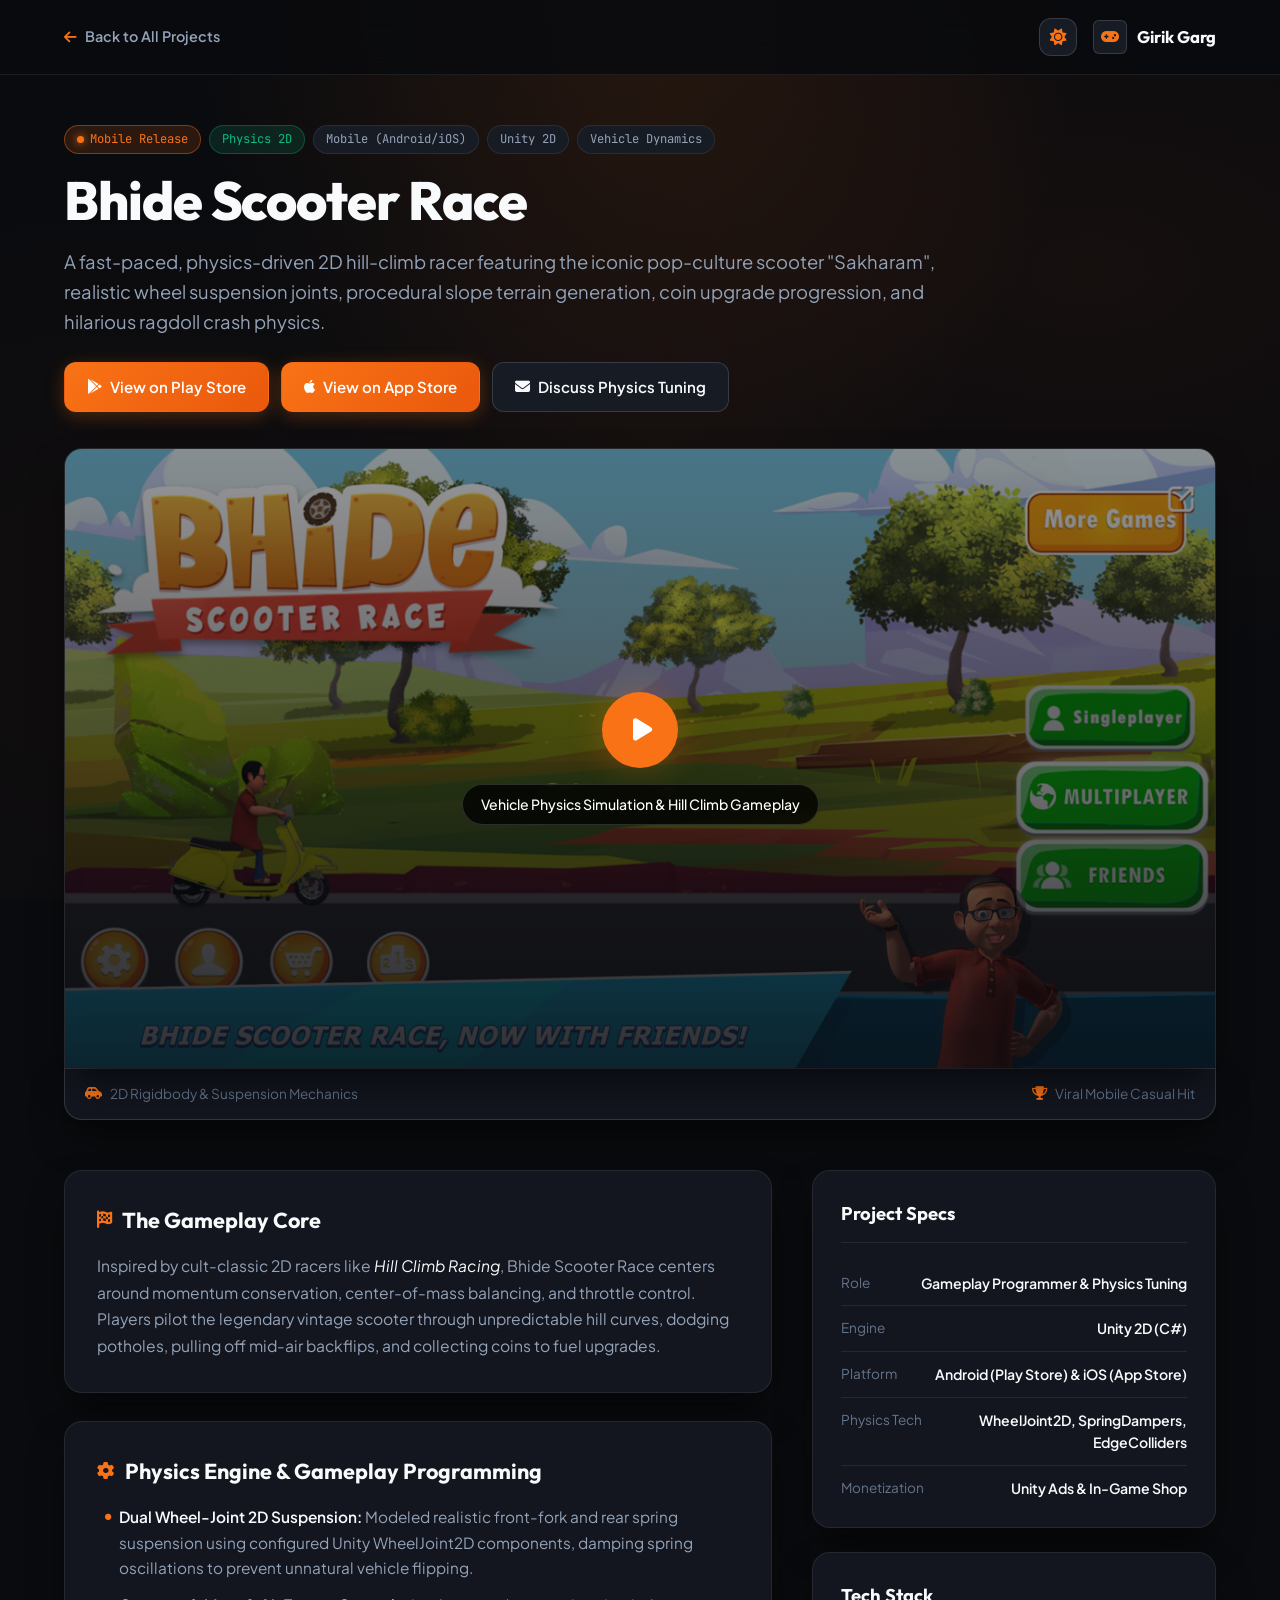
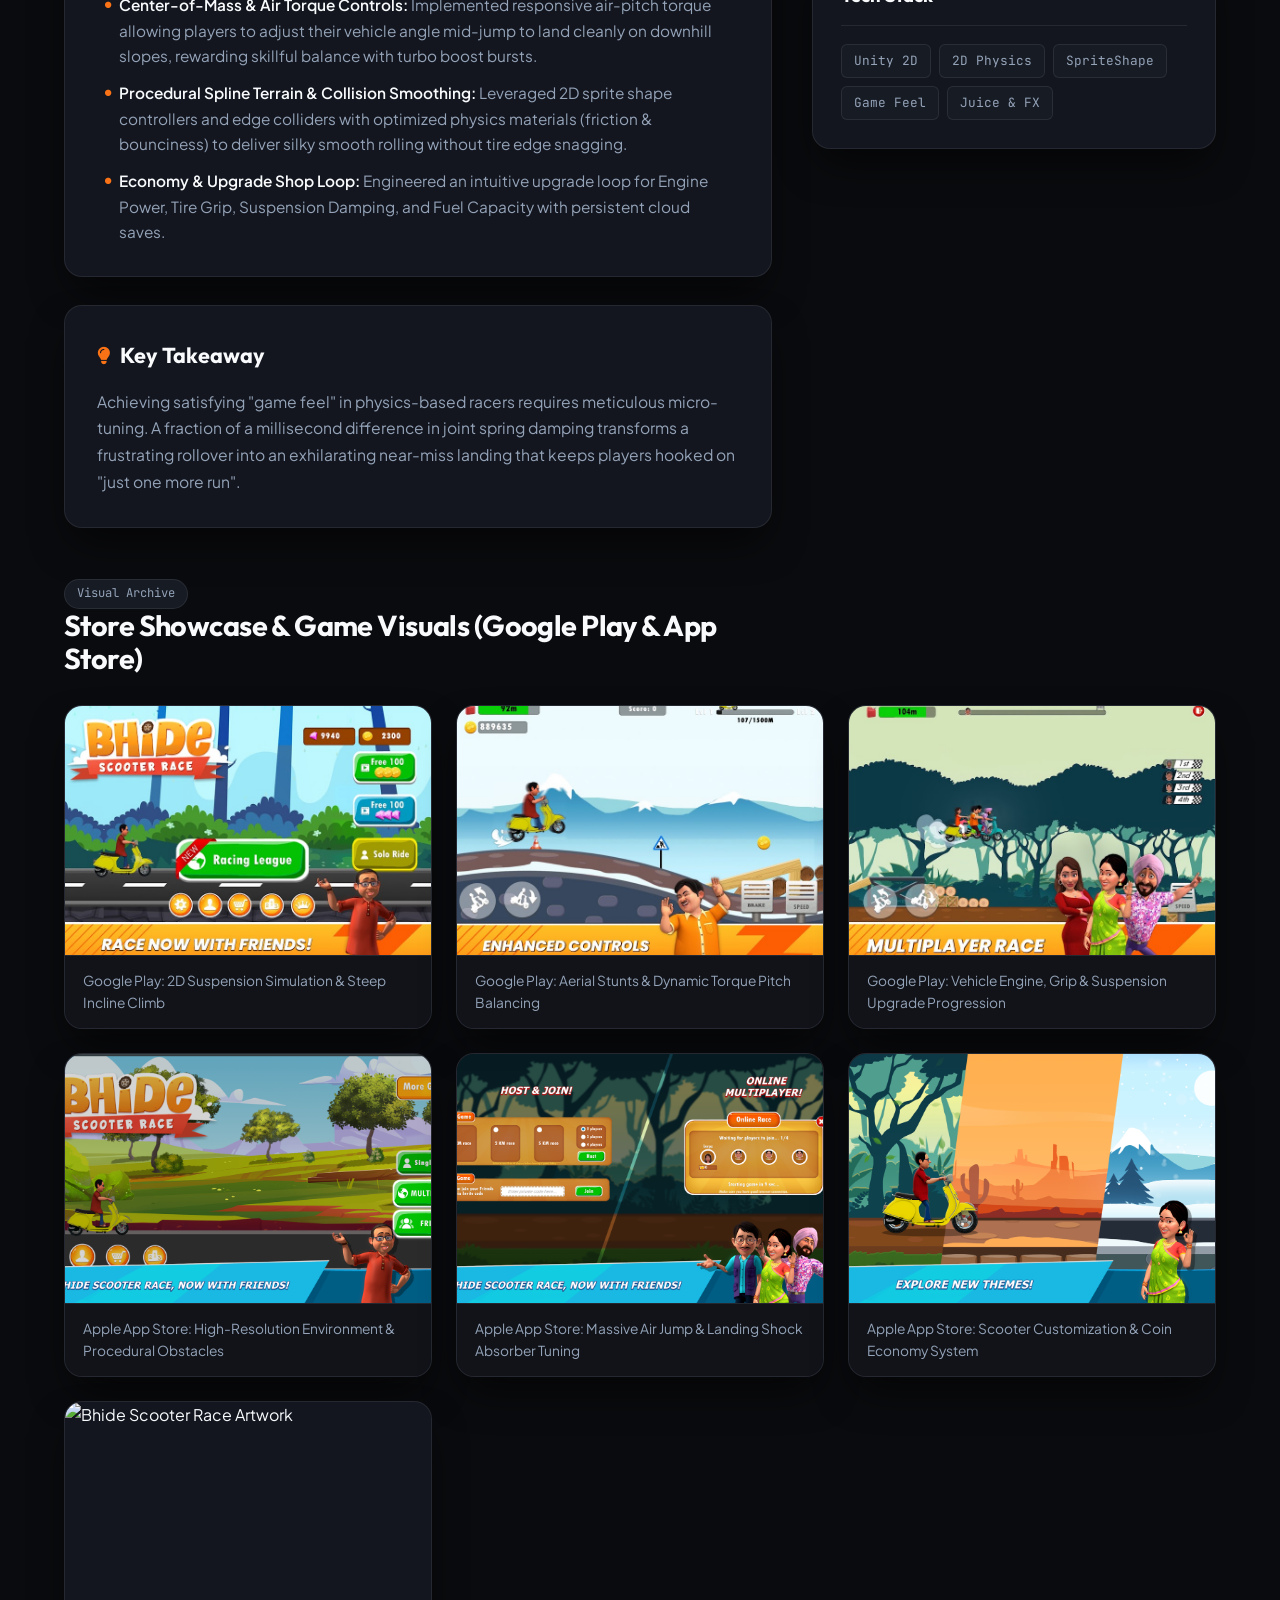
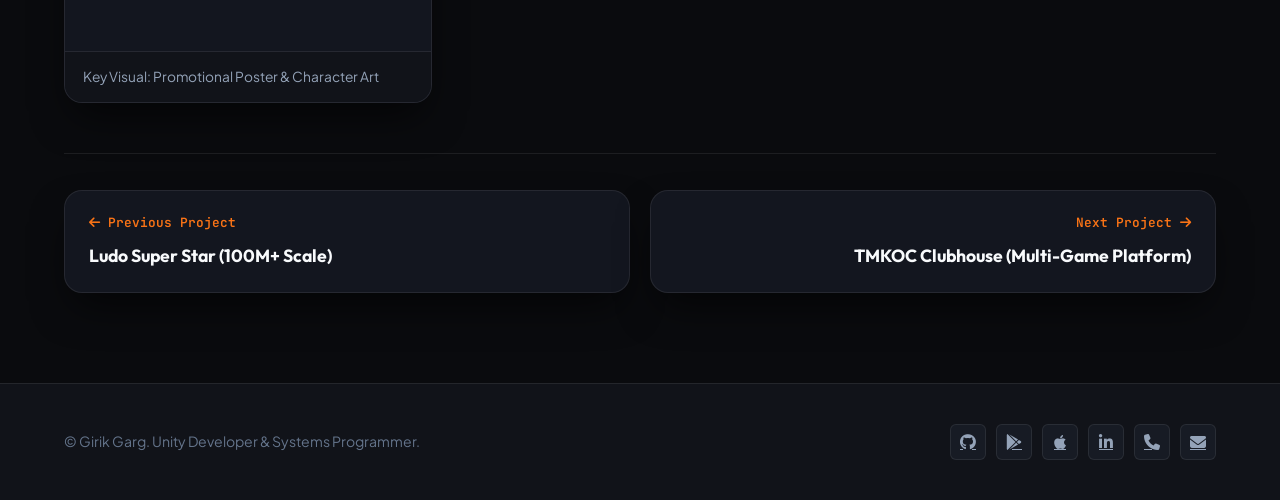
==== projects/bhide-scooter-race.html @ 9fc8d2a4 "Website complete overhaul" ====
<!DOCTYPE html>
<html lang="en">
<head>
  <meta charset="UTF-8">
  <meta name="viewport" content="width=device-width, initial-scale=1.0">
  <title>Bhide Scooter Race - Physics Vehicle Mechanics | Girik Garg Portfolio</title>
  
  <!-- Fonts & Icons -->
  <link rel="preconnect" href="https://fonts.googleapis.com">
  <link rel="preconnect" href="https://fonts.gstatic.com" crossorigin>
  <link href="https://fonts.googleapis.com/css2?family=JetBrains+Mono:wght@500;600&family=Outfit:wght@600;700;800&family=Plus+Jakarta+Sans:wght@400;500;600;700&display=swap" rel="stylesheet">
  <link rel="stylesheet" href="https://cdnjs.cloudflare.com/ajax/libs/font-awesome/6.5.1/css/all.min.css">
  
  <!-- Stylesheets -->
  <link rel="stylesheet" href="../assets/css/portfolio.css">
  <link rel="stylesheet" href="../assets/css/project-detail.css">

  <!-- Immediate Theme Initialization (prevents flash of wrong theme) -->
  <script>
    (function() {
      var savedTheme = localStorage.getItem('girik_theme') || 'dark';
      document.documentElement.setAttribute('data-theme', savedTheme);
    })();
  </script>
</head>
<body>
  

  <div class="site-wrapper">
    <header class="project-top-bar">
      <div class="container top-bar-content">
        <a href="../index.html#projects" class="back-link">
          <i class="fa-solid fa-arrow-left"></i> <span>Back to All Projects</span>
        </a>
        <div class="top-bar-right">
          <button id="theme-toggle-btn" class="theme-toggle-btn" aria-label="Toggle Day / Night Mode" title="Toggle Day / Night Mode">
            <i class="fa-solid fa-sun icon-sun"></i>
            <i class="fa-solid fa-moon icon-moon"></i>
          </button>
          <a href="../index.html" class="brand-logo" style="font-size: 1.05rem;">
            <div class="brand-icon"><i class="fa-solid fa-gamepad"></i></div>
            <span>Girik Garg</span>
          </a>
        </div>
      </div>
    </header>

    <main class="container">
      <section class="project-hero">
        <div class="project-hero-header">
          <div class="project-meta-pills">
            <span class="badge pulse-badge"><span class="dot"></span> Mobile Release</span>
            <span class="badge badge-emerald">Physics 2D</span>
            <span class="tag-pill">Mobile (Android/iOS)</span>
            <span class="tag-pill">Unity 2D</span>
            <span class="tag-pill">Vehicle Dynamics</span>
          </div>

          <h1 class="project-hero-title">Bhide Scooter Race</h1>
          <p class="project-hero-tagline">
            A fast-paced, physics-driven 2D hill-climb racer featuring the iconic pop-culture scooter "Sakharam", realistic wheel suspension joints, procedural slope terrain generation, coin upgrade progression, and hilarious ragdoll crash physics.
          </p>

          <div class="project-actions-bar">
            <a href="https://play.google.com/store/apps/details?id=com.neelamediatech.bhidescooterrace" target="_blank" class="btn btn-primary">
              <i class="fa-brands fa-google-play"></i> View on Play Store
            </a>
            <a href="https://apps.apple.com/app/bhide-scooter-race/id6446998597" target="_blank" class="btn btn-primary">
              <i class="fa-brands fa-apple"></i> View on App Store
            </a>
            <a href="../index.html#contact" class="btn btn-secondary">
              <i class="fa-solid fa-envelope"></i> Discuss Physics Tuning
            </a>
          </div>
        </div>

        <!-- Video Showcase -->
        <div class="video-showcase-section">
          <div class="video-frame-container">
            <div class="video-poster-placeholder" style="background-image: url('../images/bhide-apple-screen-1.png'); background-size: cover; background-position: center;">
              <div class="video-poster-overlay"></div>
              <button class="video-play-btn-circle" id="play-video-btn" title="Launch Video Preview">
                <i class="fa-solid fa-play"></i>
              </button>
              <div class="video-play-hint">Vehicle Physics Simulation & Hill Climb Gameplay</div>
            </div>
            <iframe id="video-iframe" style="display:none;" allow="autoplay; fullscreen" allowfullscreen></iframe>
          </div>
          
          <div class="video-caption-bar">
            <span><i class="fa-solid fa-car-side"></i> 2D Rigidbody & Suspension Mechanics</span>
            <span><i class="fa-solid fa-trophy"></i> Viral Mobile Casual Hit</span>
          </div>
        </div>

        <div class="project-content-grid">
          <div class="case-study-body">
            <div class="case-study-block">
              <h2><i class="fa-solid fa-flag-checkered"></i> The Gameplay Core</h2>
              <p>
                Inspired by cult-classic 2D racers like <em>Hill Climb Racing</em>, Bhide Scooter Race centers around momentum conservation, center-of-mass balancing, and throttle control. Players pilot the legendary vintage scooter through unpredictable hill curves, dodging potholes, pulling off mid-air backflips, and collecting coins to fuel upgrades.
              </p>
            </div>

            <div class="case-study-block">
              <h2><i class="fa-solid fa-gear"></i> Physics Engine & Gameplay Programming</h2>
              <ul>
                <li><strong>Dual Wheel-Joint 2D Suspension:</strong> Modeled realistic front-fork and rear spring suspension using configured Unity WheelJoint2D components, damping spring oscillations to prevent unnatural vehicle flipping.</li>
                <li><strong>Center-of-Mass & Air Torque Controls:</strong> Implemented responsive air-pitch torque allowing players to adjust their vehicle angle mid-jump to land cleanly on downhill slopes, rewarding skillful balance with turbo boost bursts.</li>
                <li><strong>Procedural Spline Terrain & Collision Smoothing:</strong> Leveraged 2D sprite shape controllers and edge colliders with optimized physics materials (friction & bounciness) to deliver silky smooth rolling without tire edge snagging.</li>
                <li><strong>Economy & Upgrade Shop Loop:</strong> Engineered an intuitive upgrade loop for Engine Power, Tire Grip, Suspension Damping, and Fuel Capacity with persistent cloud saves.</li>
              </ul>
            </div>

            <div class="case-study-block">
              <h2><i class="fa-solid fa-lightbulb"></i> Key Takeaway</h2>
              <p>
                Achieving satisfying "game feel" in physics-based racers requires meticulous micro-tuning. A fraction of a millisecond difference in joint spring damping transforms a frustrating rollover into an exhilarating near-miss landing that keeps players hooked on "just one more run".
              </p>
            </div>
          </div>

          <aside class="project-sidebar">
            <div class="specs-card">
              <h3>Project Specs</h3>
              
              <div class="spec-item">
                <span class="spec-label">Role</span>
                <span class="spec-value">Gameplay Programmer & Physics Tuning</span>
              </div>

              <div class="spec-item">
                <span class="spec-label">Engine</span>
                <span class="spec-value">Unity 2D (C#)</span>
              </div>

              <div class="spec-item">
                <span class="spec-label">Platform</span>
                <span class="spec-value">Android (Play Store) & iOS (App Store)</span>
              </div>

              <div class="spec-item">
                <span class="spec-label">Physics Tech</span>
                <span class="spec-value">WheelJoint2D, SpringDampers, EdgeColliders</span>
              </div>

              <div class="spec-item">
                <span class="spec-label">Monetization</span>
                <span class="spec-value">Unity Ads & In-Game Shop</span>
              </div>
            </div>

            <div class="specs-card">
              <h3>Tech Stack</h3>
              <div class="skill-tags">
                <span class="skill-tag">Unity 2D</span>
                <span class="skill-tag">2D Physics</span>
                <span class="skill-tag">SpriteShape</span>
                <span class="skill-tag">Game Feel</span>
                <span class="skill-tag">Juice & FX</span>
              </div>
            </div>
          </aside>
        </div>

        <!-- Screenshot Gallery -->
        <div class="gallery-section">
          <div class="section-header" style="margin-bottom: 30px; text-align: left;">
            <span class="badge">Visual Archive</span>
            <h2 class="section-title" style="font-size: 1.8rem;">Store Showcase & Game Visuals (Google Play & App Store)</h2>
          </div>

          <div class="gallery-grid">
            <div class="gallery-item">
              <img src="../images/bhide-play-screen-1.jpg" alt="Bhide Scooter Race - Hill Climb Physics Gameplay">
              <div class="gallery-caption">Google Play: 2D Suspension Simulation & Steep Incline Climb</div>
            </div>
            <div class="gallery-item">
              <img src="../images/bhide-play-screen-2.jpg" alt="Bhide Scooter Race - Stunt & Flip Mechanics">
              <div class="gallery-caption">Google Play: Aerial Stunts & Dynamic Torque Pitch Balancing</div>
            </div>
            <div class="gallery-item">
              <img src="../images/bhide-play-screen-3.jpg" alt="Bhide Scooter Race - Scooter Upgrades & Garage">
              <div class="gallery-caption">Google Play: Vehicle Engine, Grip & Suspension Upgrade Progression</div>
            </div>
            <div class="gallery-item">
              <img src="../images/bhide-apple-screen-1.png" alt="Bhide Scooter Race - Apple App Store Gokuldham Route">
              <div class="gallery-caption">Apple App Store: High-Resolution Environment & Procedural Obstacles</div>
            </div>
            <div class="gallery-item">
              <img src="../images/bhide-apple-screen-2.png" alt="Bhide Scooter Race - Apple App Store Ramp Jump">
              <div class="gallery-caption">Apple App Store: Massive Air Jump & Landing Shock Absorber Tuning</div>
            </div>
            <div class="gallery-item">
              <img src="../images/bhide-apple-screen-3.png" alt="Bhide Scooter Race - Apple App Store Garage Tuning">
              <div class="gallery-caption">Apple App Store: Scooter Customization & Coin Economy System</div>
            </div>
            <div class="gallery-item">
              <img src="../images/Bhide Scooter Race.webp" alt="Bhide Scooter Race Artwork">
              <div class="gallery-caption">Key Visual: Promotional Poster & Character Art</div>
            </div>
          </div>
        </div>

        <div class="project-pagination">
          <div class="pagination-grid">
            <a href="ludo-superstar.html" class="pagination-card">
              <span class="pagination-dir"><i class="fa-solid fa-arrow-left"></i> Previous Project</span>
              <span class="pagination-title">Ludo Super Star (100M+ Scale)</span>
            </a>
            <a href="tmkoc-clubhouse.html" class="pagination-card next">
              <span class="pagination-dir">Next Project <i class="fa-solid fa-arrow-right"></i></span>
              <span class="pagination-title">TMKOC Clubhouse (Multi-Game Platform)</span>
            </a>
          </div>
        </div>
      </section>
    </main>

    <footer class="site-footer">
      <div class="container footer-content">
        <div class="footer-info">
          <p>© Girik Garg. Unity Developer & Systems Programmer.</p>
        </div>
        <div class="footer-social-links">
          <a href="https://github.com/girikgarg8" target="_blank" class="social-icon-btn" title="GitHub"><i class="fa-brands fa-github"></i></a>
          <a href="https://play.google.com/store/apps/details?id=com.neelamediatech.bhidescooterrace" target="_blank" class="social-icon-btn" title="Google Play Store"><i class="fa-brands fa-google-play"></i></a>
          <a href="https://apps.apple.com/app/bhide-scooter-race/id6446998597" target="_blank" class="social-icon-btn" title="Apple App Store"><i class="fa-brands fa-apple"></i></a>
          <a href="https://www.linkedin.com/in/girik-garg132/" target="_blank" class="social-icon-btn" title="LinkedIn"><i class="fa-brands fa-linkedin-in"></i></a>
          <a href="tel:+918445831464" class="social-icon-btn" title="Phone"><i class="fa-solid fa-phone"></i></a>
          <a href="mailto:girikgarg1@gmail.com" class="social-icon-btn" title="Email"><i class="fa-solid fa-envelope"></i></a>
        </div>
      </div>
    </footer>
  </div>

  <script src="../assets/js/portfolio.js"></script>
  <script>
    document.getElementById('play-video-btn')?.addEventListener('click', () => {
      const wrapper = document.querySelector('.video-poster-placeholder');
      const iframe = document.getElementById('video-iframe');
      if (wrapper && iframe) {
        wrapper.style.display = 'none';
        iframe.style.display = 'block';
        iframe.src = "https://www.youtube-nocookie.com/embed/szTKdGV1JDE?autoplay=1";
      }
    });
  </script>
</body>
</html>
---- assets/css/portfolio.css ----
/* ==========================================================================
   GIRIK GARG - PORTFOLIO DESIGN SYSTEM
   Modern, Cinematic, Studio-Grade Game Developer Portfolio
   Pure Orange Theme with Day (Light) and Night (Dark) Modes
   ========================================================================== */

/* --------------------------------------------------------------------------
   THEME PALETTES (Night is Default, Day is Light)
   -------------------------------------------------------------------------- */

/* NIGHT MODE (Default Dark) */
:root, [data-theme="dark"] {
  --bg-main: #0a0b0e;
  --bg-surface: #111319;
  --bg-surface-elevated: #171b24;
  --bg-surface-card: #13161f;
  --bg-surface-hover: #1c212e;

  /* Borders */
  --border-subtle: rgba(255, 255, 255, 0.08);
  --border-medium: rgba(255, 255, 255, 0.14);
  --border-strong: rgba(255, 255, 255, 0.22);
  --border-highlight: rgba(249, 115, 22, 0.4);

  /* Signature Orange Accent */
  --accent-primary: #f97316;
  --accent-primary-hover: #ea580c;
  --accent-primary-light: #fb923c;
  --accent-primary-dim: rgba(249, 115, 22, 0.14);
  --accent-primary-glow: rgba(249, 115, 22, 0.28);

  /* Ambient Glows */
  --accent-glow-1: rgba(249, 115, 22, 0.12);
  --accent-glow-2: rgba(234, 88, 12, 0.05);
  --accent-glow-3: rgba(249, 115, 22, 0.03);

  /* Typography */
  --text-primary: #f8fafc;
  --text-secondary: #94a3b8;
  --text-muted: #64748b;
  --text-inverse: #0f172a;

  /* Badges */
  --badge-accent-bg: rgba(249, 115, 22, 0.16);
  --badge-accent-border: rgba(249, 115, 22, 0.35);
  --badge-accent-text: #fb923c;

  --accent-emerald: #10b981;
  --accent-emerald-dim: rgba(16, 185, 129, 0.14);

  --nav-bg: rgba(10, 11, 14, 0.88);
  --card-shadow: 0 20px 40px -10px rgba(0, 0, 0, 0.65);
}

/* DAY MODE (Crisp Light Theme with Orange Accent) */
[data-theme="light"] {
  --bg-main: #f8fafc;
  --bg-surface: #ffffff;
  --bg-surface-elevated: #f1f5f9;
  --bg-surface-card: #ffffff;
  --bg-surface-hover: #f8fafc;

  /* Borders */
  --border-subtle: rgba(15, 23, 42, 0.08);
  --border-medium: rgba(15, 23, 42, 0.14);
  --border-strong: rgba(15, 23, 42, 0.22);
  --border-highlight: rgba(234, 88, 12, 0.4);

  /* Signature Orange Accent (Calibrated for light background) */
  --accent-primary: #ea580c;
  --accent-primary-hover: #c2410c;
  --accent-primary-light: #f97316;
  --accent-primary-dim: rgba(234, 88, 12, 0.10);
  --accent-primary-glow: rgba(234, 88, 12, 0.20);

  /* Ambient Glows */
  --accent-glow-1: rgba(249, 115, 22, 0.06);
  --accent-glow-2: rgba(234, 88, 12, 0.03);
  --accent-glow-3: rgba(249, 115, 22, 0.02);

  /* Typography */
  --text-primary: #0f172a;
  --text-secondary: #475569;
  --text-muted: #64748b;
  --text-inverse: #ffffff;

  /* Badges */
  --badge-accent-bg: rgba(234, 88, 12, 0.10);
  --badge-accent-border: rgba(234, 88, 12, 0.25);
  --badge-accent-text: #c2410c;

  --accent-emerald: #059669;
  --accent-emerald-dim: rgba(5, 150, 105, 0.12);

  --nav-bg: rgba(255, 255, 255, 0.88);
  --card-shadow: 0 10px 30px -5px rgba(15, 23, 42, 0.08), 0 4px 6px -2px rgba(15, 23, 42, 0.04);
}

/* Shared Design Tokens */
:root {
  --font-heading: 'Outfit', -apple-system, BlinkMacSystemFont, 'Segoe UI', Roboto, sans-serif;
  --font-body: 'Plus Jakarta Sans', -apple-system, BlinkMacSystemFont, 'Segoe UI', Roboto, sans-serif;
  --font-mono: 'JetBrains Mono', 'Fira Code', monospace;

  --radius-sm: 6px;
  --radius-md: 12px;
  --radius-lg: 18px;
  --radius-xl: 24px;
  --radius-full: 9999px;

  --max-width: 1200px;
  --header-height: 76px;

  --transition-fast: 0.16s ease;
  --transition-base: 0.26s cubic-bezier(0.16, 1, 0.3, 1);
  --transition-smooth: 0.35s cubic-bezier(0.16, 1, 0.3, 1);
}

/* --------------------------------------------------------------------------
   Reset & Baseline
   -------------------------------------------------------------------------- */
*, *::before, *::after {
  box-sizing: border-box;
  margin: 0;
  padding: 0;
}

html {
  scroll-behavior: smooth;
  font-size: 16px;
  background-color: var(--bg-main);
  color: var(--text-primary);
  font-family: var(--font-body);
  line-height: 1.6;
  -webkit-font-smoothing: antialiased;
  -moz-osx-font-smoothing: grayscale;
}

body {
  background-color: var(--bg-main);
  background-image: 
    radial-gradient(ellipse at 50% -10%, var(--accent-glow-1), transparent 50%),
    radial-gradient(ellipse at 85% 30%, var(--accent-glow-2), transparent 45%),
    radial-gradient(ellipse at 15% 70%, var(--accent-glow-3), transparent 50%);
  background-attachment: fixed;
  color: var(--text-primary);
  min-height: 100vh;
  overflow-x: hidden;
  transition: background-color var(--transition-smooth), color var(--transition-smooth);
}

::selection {
  background: var(--accent-primary);
  color: #fff;
}

#bg-canvas {
  display: none !important;
}

/* --------------------------------------------------------------------------
   Layout Containers & Section Spacing
   -------------------------------------------------------------------------- */
.container {
  width: 100%;
  max-width: var(--max-width);
  margin: 0 auto;
  padding: 0 24px;
}

.section {
  padding: 100px 0;
  position: relative;
}

.section-header {
  margin-bottom: 50px;
  max-width: 720px;
}

.section-tag {
  display: inline-flex;
  align-items: center;
  gap: 8px;
  font-family: var(--font-mono);
  font-size: 0.8rem;
  font-weight: 600;
  color: var(--accent-primary);
  text-transform: uppercase;
  letter-spacing: 0.06em;
  margin-bottom: 12px;
}

.section-title {
  font-family: var(--font-heading);
  font-size: clamp(2rem, 3.5vw, 2.8rem);
  font-weight: 700;
  line-height: 1.15;
  color: var(--text-primary);
  letter-spacing: -0.02em;
  margin-bottom: 16px;
}

.section-subtitle {
  font-size: 1.1rem;
  color: var(--text-secondary);
  line-height: 1.65;
}

/* --------------------------------------------------------------------------
   Top Navbar & Active Tab Highlight
   -------------------------------------------------------------------------- */
.site-nav {
  position: sticky;
  top: 0;
  z-index: 1000;
  height: var(--header-height);
  background: var(--nav-bg);
  backdrop-filter: blur(20px);
  -webkit-backdrop-filter: blur(20px);
  border-bottom: 1px solid var(--border-subtle);
  display: flex;
  align-items: center;
  transition: background var(--transition-smooth), border-color var(--transition-smooth);
}

.nav-inner {
  display: flex;
  align-items: center;
  justify-content: space-between;
}

.nav-brand {
  display: flex;
  align-items: center;
  gap: 12px;
  text-decoration: none;
}

.brand-symbol {
  width: 40px;
  height: 40px;
  border-radius: var(--radius-md);
  background: linear-gradient(135deg, var(--bg-surface-elevated), var(--bg-surface));
  border: 1px solid var(--border-medium);
  display: flex;
  align-items: center;
  justify-content: center;
  color: var(--accent-primary);
  font-family: var(--font-heading);
  font-weight: 800;
  font-size: 1.05rem;
  box-shadow: 0 4px 12px rgba(0, 0, 0, 0.1);
}

.brand-details {
  display: flex;
  flex-direction: column;
}

.brand-name {
  font-family: var(--font-heading);
  font-size: 1.1rem;
  font-weight: 700;
  color: var(--text-primary);
  line-height: 1.1;
}

.brand-role {
  font-size: 0.76rem;
  color: var(--text-muted);
  font-weight: 500;
}

.nav-links {
  display: flex;
  align-items: center;
  list-style: none;
  gap: 8px;
}

/* Navigation Links with Active Tab Highlight */
.nav-link {
  font-size: 0.9rem;
  font-weight: 500;
  color: var(--text-secondary);
  text-decoration: none;
  padding: 8px 16px;
  border-radius: var(--radius-full);
  transition: all var(--transition-fast);
  position: relative;
}

.nav-link:hover {
  color: var(--text-primary);
  background: var(--bg-surface-elevated);
}

/* CURRENT TAB HIGHLIGHT */
.nav-link.active {
  color: #fff;
  background: var(--accent-primary);
  font-weight: 600;
  box-shadow: 0 2px 10px var(--accent-primary-glow);
}

.nav-cta-group {
  display: flex;
  align-items: center;
  gap: 12px;
}

/* Day / Night Theme Toggle Button */
.theme-toggle-btn {
  width: 38px;
  height: 38px;
  border-radius: var(--radius-md);
  background: var(--bg-surface-elevated);
  border: 1px solid var(--border-medium);
  color: var(--text-primary);
  display: flex;
  align-items: center;
  justify-content: center;
  cursor: pointer;
  font-size: 1.05rem;
  transition: all var(--transition-fast);
}

.theme-toggle-btn:hover {
  background: var(--accent-primary-dim);
  border-color: var(--accent-primary);
  color: var(--accent-primary);
  transform: rotate(15deg);
}

.theme-toggle-btn .icon-moon {
  display: none;
}
.theme-toggle-btn .icon-sun {
  display: inline-block;
  color: var(--accent-primary);
}

[data-theme="light"] .theme-toggle-btn .icon-sun {
  display: none;
}
[data-theme="light"] .theme-toggle-btn .icon-moon {
  display: inline-block;
  color: var(--accent-primary);
}

.mobile-toggle {
  display: none;
  background: transparent;
  border: 1px solid var(--border-medium);
  color: var(--text-primary);
  font-size: 1.1rem;
  padding: 8px 12px;
  border-radius: var(--radius-sm);
  cursor: pointer;
}

/* --------------------------------------------------------------------------
   Buttons
   -------------------------------------------------------------------------- */
.btn {
  display: inline-flex;
  align-items: center;
  justify-content: center;
  gap: 8px;
  font-family: var(--font-body);
  font-size: 0.94rem;
  font-weight: 600;
  padding: 12px 22px;
  border-radius: var(--radius-md);
  text-decoration: none;
  border: 1px solid transparent;
  cursor: pointer;
  transition: all var(--transition-base);
  white-space: nowrap;
}

.btn-sm {
  padding: 8px 16px;
  font-size: 0.85rem;
  border-radius: var(--radius-sm);
}

.btn-primary {
  background: linear-gradient(135deg, var(--accent-primary), var(--accent-primary-hover));
  color: #fff;
  box-shadow: 0 4px 18px var(--accent-primary-glow);
}

.btn-primary:hover {
  transform: translateY(-2px);
  box-shadow: 0 6px 24px var(--accent-primary-glow);
  color: #fff;
}

.btn-secondary {
  background: var(--bg-surface-elevated);
  border-color: var(--border-medium);
  color: var(--text-primary);
}

.btn-secondary:hover {
  background: var(--bg-surface-hover);
  border-color: var(--border-strong);
  transform: translateY(-2px);
  color: var(--text-primary);
}

.btn-outline {
  background: transparent;
  border-color: var(--border-medium);
  color: var(--text-secondary);
}

.btn-outline:hover {
  border-color: var(--accent-primary);
  color: var(--accent-primary);
  background: var(--accent-primary-dim);
}

/* --------------------------------------------------------------------------
   HERO SECTION
   -------------------------------------------------------------------------- */
.hero {
  padding: 80px 0 60px 0;
  position: relative;
}

.hero-grid {
  display: grid;
  grid-template-columns: 1.25fr 0.75fr;
  gap: 60px;
  align-items: center;
}

.hero-status-pill {
  display: inline-flex;
  align-items: center;
  gap: 8px;
  background: var(--bg-surface-elevated);
  border: 1px solid var(--border-medium);
  padding: 6px 14px;
  border-radius: var(--radius-full);
  font-size: 0.82rem;
  font-weight: 500;
  color: var(--text-secondary);
  margin-bottom: 24px;
}

.status-dot-pulse {
  width: 8px;
  height: 8px;
  border-radius: 50%;
  background: var(--accent-emerald);
  box-shadow: 0 0 10px var(--accent-emerald);
}

.hero-headline {
  font-family: var(--font-heading);
  font-size: clamp(2.6rem, 4.8vw, 4.2rem);
  font-weight: 800;
  line-height: 1.1;
  letter-spacing: -0.03em;
  color: var(--text-primary);
  margin-bottom: 24px;
}

.hero-headline .text-gradient {
  color: var(--accent-primary);
  background: linear-gradient(135deg, var(--accent-primary), var(--accent-primary-light));
  -webkit-background-clip: text;
  -webkit-text-fill-color: transparent;
}

.hero-lead {
  font-size: 1.18rem;
  color: var(--text-primary);
  line-height: 1.65;
  margin-bottom: 16px;
  font-weight: 400;
  opacity: 0.95;
}

.hero-bio {
  font-size: 1rem;
  color: var(--text-secondary);
  line-height: 1.7;
  margin-bottom: 32px;
}

.hero-bio strong {
  color: var(--text-primary);
}

.hero-actions {
  display: flex;
  flex-wrap: wrap;
  gap: 14px;
  margin-bottom: 44px;
}

/* Hero Portrait Showcase */
.hero-portrait-card {
  background: var(--bg-surface-card);
  border: 1px solid var(--border-medium);
  border-radius: var(--radius-xl);
  padding: 24px;
  box-shadow: var(--card-shadow);
  position: relative;
  overflow: hidden;
  transition: background var(--transition-smooth), border-color var(--transition-smooth);
}

.hero-portrait-card::before {
  content: '';
  position: absolute;
  top: 0;
  left: 0;
  right: 0;
  height: 2px;
  background: linear-gradient(90deg, transparent, var(--accent-primary), transparent);
}

.portrait-photo-box {
  width: 100%;
  aspect-ratio: 1 / 1;
  max-width: 320px;
  margin: 0 auto 20px auto;
  border-radius: var(--radius-lg);
  overflow: hidden;
  border: 1px solid var(--border-subtle);
  background: #000;
}

.portrait-photo {
  width: 100%;
  height: 100%;
  object-fit: cover;
  display: block;
}

.portrait-meta-info {
  text-align: center;
}

.portrait-meta-name {
  font-family: var(--font-heading);
  font-size: 1.3rem;
  font-weight: 700;
  color: var(--text-primary);
  margin-bottom: 4px;
}

.portrait-meta-role {
  font-size: 0.9rem;
  color: var(--accent-primary);
  font-weight: 600;
  margin-bottom: 14px;
}

.portrait-quick-badges {
  display: flex;
  flex-wrap: wrap;
  justify-content: center;
  gap: 8px;
}

.portrait-tag {
  font-family: var(--font-mono);
  font-size: 0.72rem;
  background: var(--bg-surface-elevated);
  border: 1px solid var(--border-subtle);
  color: var(--text-secondary);
  padding: 4px 10px;
  border-radius: var(--radius-full);
}

/* Metrics Banner */
.metrics-grid {
  display: grid;
  grid-template-columns: repeat(4, 1fr);
  gap: 20px;
  margin-top: 50px;
  padding: 30px;
  background: var(--bg-surface-card);
  border: 1px solid var(--border-subtle);
  border-radius: var(--radius-lg);
  box-shadow: var(--card-shadow);
  transition: background var(--transition-smooth), border-color var(--transition-smooth);
}

.metric-card {
  display: flex;
  flex-direction: column;
}

.metric-value {
  font-family: var(--font-heading);
  font-size: 2.2rem;
  font-weight: 800;
  color: var(--text-primary);
  line-height: 1;
  margin-bottom: 6px;
}

.metric-value span {
  color: var(--accent-primary);
}

.metric-label {
  font-size: 0.88rem;
  color: var(--text-secondary);
  line-height: 1.4;
}

/* --------------------------------------------------------------------------
   PROJECTS SECTION (Cinematic Clean Game Cards, Zero Overlay On Images)
   -------------------------------------------------------------------------- */
.projects-filter-bar {
  display: flex;
  align-items: center;
  justify-content: space-between;
  flex-wrap: wrap;
  gap: 16px;
  margin-bottom: 36px;
  padding-bottom: 16px;
  border-bottom: 1px solid var(--border-subtle);
}

.filter-group {
  display: flex;
  gap: 8px;
  flex-wrap: wrap;
}

.filter-btn {
  background: var(--bg-surface);
  border: 1px solid var(--border-subtle);
  color: var(--text-secondary);
  font-family: var(--font-body);
  font-size: 0.88rem;
  font-weight: 500;
  padding: 8px 18px;
  border-radius: var(--radius-full);
  cursor: pointer;
  transition: all var(--transition-fast);
}

.filter-btn:hover {
  color: var(--text-primary);
  border-color: var(--border-strong);
}

.filter-btn.active {
  background: var(--accent-primary);
  border-color: var(--accent-primary);
  color: #fff;
  font-weight: 600;
}

.projects-grid {
  display: grid;
  grid-template-columns: repeat(auto-fill, minmax(360px, 1fr));
  gap: 30px;
}

.project-card {
  background: var(--bg-surface-card);
  border: 1px solid var(--border-subtle);
  border-radius: var(--radius-lg);
  overflow: hidden;
  display: flex;
  flex-direction: column;
  text-decoration: none;
  color: inherit;
  box-shadow: var(--card-shadow);
  transition: transform var(--transition-base), border-color var(--transition-base), box-shadow var(--transition-base);
  position: relative;
}

.project-card:hover {
  transform: translateY(-6px);
  border-color: var(--border-strong);
  box-shadow: 0 20px 45px -10px rgba(0, 0, 0, 0.4);
}

.project-card:hover .project-thumb {
  transform: scale(1.04);
}

/* Clean Image Frame - Zero Overlay On Top of Artwork */
.project-thumb-box {
  width: 100%;
  aspect-ratio: 16 / 9;
  position: relative;
  overflow: hidden;
  background: #000;
}

.project-thumb {
  width: 100%;
  height: 100%;
  object-fit: cover;
  display: block;
  transition: transform 0.45s var(--transition-smooth);
}

/* Card Body with Platform/Milestone Badge Moved Inside */
.project-card-body {
  padding: 24px;
  display: flex;
  flex-direction: column;
  flex-grow: 1;
}

.project-card-top-meta {
  display: flex;
  align-items: center;
  justify-content: space-between;
  margin-bottom: 12px;
}

.badge-pill {
  font-family: var(--font-mono);
  font-size: 0.72rem;
  font-weight: 600;
  padding: 4px 10px;
  border-radius: var(--radius-full);
  letter-spacing: 0.02em;
}

.badge-theme-accent {
  background: var(--badge-accent-bg);
  border: 1px solid var(--badge-accent-border);
  color: var(--badge-accent-text);
}

.project-title-row {
  display: flex;
  align-items: center;
  justify-content: space-between;
  margin-bottom: 10px;
}

.project-title {
  font-family: var(--font-heading);
  font-size: 1.3rem;
  font-weight: 700;
  color: var(--text-primary);
}

.project-card-desc {
  font-size: 0.94rem;
  color: var(--text-secondary);
  line-height: 1.6;
  margin-bottom: 20px;
  flex-grow: 1;
}

.project-tags-strip {
  display: flex;
  flex-wrap: wrap;
  gap: 6px;
  margin-bottom: 22px;
}

.tech-tag {
  font-family: var(--font-mono);
  font-size: 0.72rem;
  background: var(--bg-surface-elevated);
  border: 1px solid var(--border-subtle);
  color: var(--text-secondary);
  padding: 4px 10px;
  border-radius: var(--radius-sm);
}

.project-card-footer {
  display: flex;
  align-items: center;
  justify-content: space-between;
  padding-top: 16px;
  border-top: 1px solid var(--border-subtle);
  margin-top: auto;
}

.case-study-cta {
  font-size: 0.88rem;
  font-weight: 600;
  color: var(--accent-primary);
  display: inline-flex;
  align-items: center;
  gap: 6px;
  transition: gap var(--transition-fast);
}

.project-card:hover .case-study-cta {
  gap: 10px;
}

.card-store-links {
  display: inline-flex;
  align-items: center;
  gap: 8px;
  flex-shrink: 0;
}

.ext-store-link {
  width: 32px;
  height: 32px;
  border-radius: var(--radius-sm);
  background: var(--bg-surface-elevated);
  border: 1px solid var(--border-subtle);
  display: inline-flex;
  align-items: center;
  justify-content: center;
  color: var(--text-secondary);
  font-size: 0.9rem;
  transition: all var(--transition-fast);
  cursor: pointer;
}

.ext-store-link:hover {
  background: var(--accent-primary);
  border-color: var(--accent-primary);
  color: #fff;
}

/* --------------------------------------------------------------------------
   TECHNICAL ARCHITECTURE (4 Pillars)
   -------------------------------------------------------------------------- */
.arch-grid {
  display: grid;
  grid-template-columns: repeat(2, 1fr);
  gap: 28px;
}

.arch-card {
  background: var(--bg-surface-card);
  border: 1px solid var(--border-subtle);
  border-radius: var(--radius-lg);
  padding: 32px;
  box-shadow: var(--card-shadow);
  transition: transform var(--transition-base), border-color var(--transition-base);
}

.arch-card:hover {
  transform: translateY(-4px);
  border-color: var(--border-medium);
}

.arch-icon-wrap {
  width: 48px;
  height: 48px;
  border-radius: var(--radius-md);
  background: var(--accent-primary-dim);
  border: 1px solid var(--accent-primary-glow);
  display: flex;
  align-items: center;
  justify-content: center;
  font-size: 1.25rem;
  color: var(--accent-primary);
  margin-bottom: 20px;
}

.arch-title {
  font-family: var(--font-heading);
  font-size: 1.35rem;
  font-weight: 700;
  color: var(--text-primary);
  margin-bottom: 12px;
}

.arch-desc {
  font-size: 0.96rem;
  color: var(--text-secondary);
  line-height: 1.65;
  margin-bottom: 20px;
}

.arch-pills {
  display: flex;
  flex-wrap: wrap;
  gap: 6px;
}

/* --------------------------------------------------------------------------
   EXPERIENCE / CAREER TRACK RECORD
   -------------------------------------------------------------------------- */
.experience-list {
  display: flex;
  flex-direction: column;
  gap: 24px;
}

.experience-card {
  background: var(--bg-surface-card);
  border: 1px solid var(--border-subtle);
  border-radius: var(--radius-lg);
  padding: 32px;
  box-shadow: var(--card-shadow);
  position: relative;
  transition: border-color var(--transition-fast);
}

.experience-card:hover {
  border-color: var(--border-medium);
}

.exp-head {
  display: flex;
  align-items: flex-start;
  justify-content: space-between;
  flex-wrap: wrap;
  gap: 12px;
  margin-bottom: 18px;
}

.exp-role {
  font-family: var(--font-heading);
  font-size: 1.4rem;
  font-weight: 700;
  color: var(--text-primary);
  margin-bottom: 4px;
}

.exp-company {
  font-size: 0.95rem;
  font-weight: 600;
  color: var(--accent-primary);
  display: flex;
  align-items: center;
  gap: 8px;
}

.exp-time-badge {
  font-family: var(--font-mono);
  font-size: 0.8rem;
  padding: 6px 14px;
  border-radius: var(--radius-full);
  background: var(--bg-surface-elevated);
  border: 1px solid var(--border-subtle);
  color: var(--text-secondary);
}

.exp-bullets {
  list-style: none;
  display: flex;
  flex-direction: column;
  gap: 12px;
  margin-bottom: 24px;
}

.exp-bullets li {
  position: relative;
  padding-left: 22px;
  font-size: 0.96rem;
  color: var(--text-secondary);
  line-height: 1.65;
}

.exp-bullets li::before {
  content: '•';
  position: absolute;
  left: 6px;
  color: var(--accent-primary);
  font-size: 1.2rem;
  line-height: 1;
}

.exp-bullets li strong {
  color: var(--text-primary);
}

.exp-tags {
  display: flex;
  flex-wrap: wrap;
  gap: 6px;
}

/* --------------------------------------------------------------------------
   SKILLS & TECHNICAL ARSENAL
   -------------------------------------------------------------------------- */
.skills-grid {
  display: grid;
  grid-template-columns: repeat(auto-fit, minmax(260px, 1fr));
  gap: 24px;
}

.skill-category-card {
  background: var(--bg-surface-card);
  border: 1px solid var(--border-subtle);
  border-radius: var(--radius-lg);
  padding: 28px;
  box-shadow: var(--card-shadow);
}

.skill-category-title {
  font-family: var(--font-heading);
  font-size: 1.15rem;
  font-weight: 700;
  color: var(--text-primary);
  margin-bottom: 16px;
  display: flex;
  align-items: center;
  gap: 10px;
}

.skill-category-title i {
  color: var(--accent-primary);
}

.skill-tags-group {
  display: flex;
  flex-wrap: wrap;
  gap: 8px;
}

.skill-pill {
  font-family: var(--font-body);
  font-size: 0.84rem;
  background: var(--bg-surface-elevated);
  border: 1px solid var(--border-subtle);
  color: var(--text-secondary);
  padding: 6px 12px;
  border-radius: var(--radius-sm);
}

/* --------------------------------------------------------------------------
   CONTACT SECTION
   -------------------------------------------------------------------------- */
.contact-card-banner {
  background: var(--bg-surface-card);
  border: 1px solid var(--border-medium);
  border-radius: var(--radius-xl);
  padding: 48px;
  box-shadow: var(--card-shadow);
}

.contact-headline {
  font-family: var(--font-heading);
  font-size: clamp(2rem, 3.2vw, 2.6rem);
  font-weight: 800;
  color: var(--text-primary);
  margin-bottom: 14px;
}

.contact-subtext {
  font-size: 1.1rem;
  color: var(--text-secondary);
  line-height: 1.6;
  max-width: 650px;
  margin-bottom: 32px;
}

.contact-quick-buttons {
  display: flex;
  flex-wrap: wrap;
  gap: 14px;
  margin-bottom: 40px;
}

.contact-channels-grid {
  display: grid;
  grid-template-columns: repeat(auto-fit, minmax(230px, 1fr));
  gap: 18px;
  padding-top: 32px;
  border-top: 1px solid var(--border-subtle);
}

.contact-channel-item {
  display: flex;
  align-items: center;
  gap: 16px;
  padding: 16px 20px;
  background: var(--bg-surface-elevated);
  border: 1px solid var(--border-subtle);
  border-radius: var(--radius-md);
  text-decoration: none;
  color: inherit;
  transition: all var(--transition-fast);
}

.contact-channel-item:hover {
  background: var(--bg-surface-hover);
  border-color: var(--border-strong);
  transform: translateY(-2px);
}

.channel-icon {
  width: 40px;
  height: 40px;
  border-radius: var(--radius-md);
  background: var(--accent-primary-dim);
  border: 1px solid var(--accent-primary-glow);
  display: flex;
  align-items: center;
  justify-content: center;
  color: var(--accent-primary);
  font-size: 1.1rem;
  flex-shrink: 0;
}

.channel-info h4 {
  font-family: var(--font-heading);
  font-size: 0.95rem;
  font-weight: 600;
  color: var(--text-primary);
  margin-bottom: 2px;
}

.channel-info p {
  font-size: 0.8rem;
  color: var(--text-muted);
}

/* --------------------------------------------------------------------------
   FOOTER
   -------------------------------------------------------------------------- */
.site-footer {
  padding: 40px 0;
  border-top: 1px solid var(--border-subtle);
  background: var(--bg-surface);
}

.footer-inner {
  display: flex;
  align-items: center;
  justify-content: space-between;
  flex-wrap: wrap;
  gap: 16px;
}

.footer-text {
  font-size: 0.88rem;
  color: var(--text-muted);
}

.footer-links {
  display: flex;
  align-items: center;
  gap: 12px;
}

.footer-social-icon {
  width: 36px;
  height: 36px;
  border-radius: var(--radius-sm);
  background: var(--bg-surface-elevated);
  border: 1px solid var(--border-subtle);
  display: flex;
  align-items: center;
  justify-content: center;
  color: var(--text-secondary);
  text-decoration: none;
  transition: all var(--transition-fast);
}

.footer-social-icon:hover {
  background: var(--accent-primary);
  border-color: var(--accent-primary);
  color: #fff;
}

/* --------------------------------------------------------------------------
   TOAST
   -------------------------------------------------------------------------- */
.toast-notice {
  position: fixed;
  bottom: 28px;
  right: 28px;
  background: var(--bg-surface-elevated);
  border: 1px solid var(--accent-emerald);
  color: var(--text-primary);
  padding: 12px 20px;
  border-radius: var(--radius-md);
  font-size: 0.88rem;
  font-weight: 500;
  display: flex;
  align-items: center;
  gap: 10px;
  box-shadow: 0 10px 30px rgba(0, 0, 0, 0.4);
  z-index: 9999;
  transform: translateY(100px);
  opacity: 0;
  transition: all var(--transition-base);
  pointer-events: none;
}

.toast-notice.active {
  transform: translateY(0);
  opacity: 1;
}

.toast-notice i {
  color: var(--accent-emerald);
}

/* --------------------------------------------------------------------------
   COMPATIBILITY & SHARED HELPERS
   -------------------------------------------------------------------------- */
.brand-logo {
  display: inline-flex;
  align-items: center;
  gap: 10px;
  font-family: var(--font-heading);
  font-weight: 700;
  color: var(--text-primary);
}

.brand-icon {
  width: 32px;
  height: 32px;
  background: var(--bg-surface-elevated);
  border: 1px solid var(--border-medium);
  border-radius: var(--radius-sm);
  display: flex;
  align-items: center;
  justify-content: center;
  color: var(--accent-primary);
  font-size: 0.9rem;
}

.badge, .tag-pill {
  display: inline-flex;
  align-items: center;
  gap: 6px;
  font-family: var(--font-mono);
  font-size: 0.76rem;
  padding: 4px 12px;
  border-radius: var(--radius-full);
  background: var(--bg-surface-elevated);
  border: 1px solid var(--border-subtle);
  color: var(--text-secondary);
}

.badge-purple {
  background: var(--badge-accent-bg);
  border-color: var(--badge-accent-border);
  color: var(--badge-accent-text);
}

.btn-outline-cyan {
  background: transparent;
  border-color: var(--border-medium);
  color: var(--text-secondary);
}

.btn-outline-cyan:hover {
  background: var(--accent-primary-dim);
  border-color: var(--accent-primary);
  color: var(--accent-primary);
}

.footer-content {
  display: flex;
  align-items: center;
  justify-content: space-between;
  flex-wrap: wrap;
  gap: 16px;
}

.footer-social-links {
  display: flex;
  align-items: center;
  gap: 10px;
}

.social-icon-btn {
  width: 36px;
  height: 36px;
  border-radius: var(--radius-sm);
  background: var(--bg-surface-elevated);
  border: 1px solid var(--border-subtle);
  display: flex;
  align-items: center;
  justify-content: center;
  color: var(--text-secondary);
  transition: all var(--transition-fast);
}

.social-icon-btn:hover {
  background: var(--accent-primary);
  border-color: var(--accent-primary);
  color: #fff;
}

/* --------------------------------------------------------------------------
   RESPONSIVE BREAKPOINTS
   -------------------------------------------------------------------------- */
@media (max-width: 992px) {
  .hero-grid {
    grid-template-columns: 1fr;
    gap: 40px;
  }

  .metrics-grid {
    grid-template-columns: repeat(2, 1fr);
  }

  .arch-grid {
    grid-template-columns: 1fr;
  }
}

@media (max-width: 768px) {
  .nav-links {
    display: none;
  }

  .nav-links.active {
    display: flex;
    flex-direction: column;
    position: absolute;
    top: var(--header-height);
    left: 0;
    right: 0;
    background: var(--bg-surface);
    border-bottom: 1px solid var(--border-medium);
    padding: 20px;
    gap: 8px;
    box-shadow: 0 20px 40px rgba(0, 0, 0, 0.4);
  }

  .nav-link {
    width: 100%;
    text-align: center;
  }

  .mobile-toggle {
    display: block;
  }

  .projects-grid {
    grid-template-columns: 1fr;
  }

  .metrics-grid {
    grid-template-columns: 1fr 1fr;
    padding: 20px;
  }

  .contact-card-banner {
    padding: 28px;
  }

  .hero-actions {
    flex-direction: column;
  }

  .btn {
    width: 100%;
  }
}
---- assets/css/project-detail.css ----
/* ==========================================================================
   PROJECT CASE STUDY & DEEP DIVE STYLESHEET
   Matches Clean, Modern Cinematic Studio Aesthetic
   Fully Calibrated for Both Night (Dark) and Day (Light) Modes
   ========================================================================== */

/* --------------------------------------------------------------------------
   Top Navigation Bar
   -------------------------------------------------------------------------- */
.project-top-bar {
  padding: 18px 0;
  border-bottom: 1px solid var(--border-subtle);
  background: var(--nav-bg);
  backdrop-filter: blur(16px);
  -webkit-backdrop-filter: blur(16px);
  position: sticky;
  top: 0;
  z-index: 100;
  transition: background-color var(--transition-smooth), border-color var(--transition-smooth);
}

.top-bar-content {
  display: flex;
  align-items: center;
  justify-content: space-between;
  gap: 16px;
}

.top-bar-right {
  display: flex;
  align-items: center;
  gap: 16px;
}

.back-link {
  display: inline-flex;
  align-items: center;
  gap: 8px;
  color: var(--text-secondary);
  font-family: var(--font-body);
  font-size: 0.9rem;
  font-weight: 600;
  text-decoration: none;
  transition: all var(--transition-fast);
}

.back-link:hover {
  color: var(--accent-primary);
  transform: translateX(-4px);
}

.back-link i {
  color: var(--accent-primary);
  transition: transform var(--transition-fast);
}

.back-link:hover i {
  transform: translateX(-2px);
}

.brand-logo {
  display: inline-flex;
  align-items: center;
  gap: 10px;
  font-family: var(--font-heading);
  font-weight: 700;
  color: var(--text-primary);
  text-decoration: none;
  transition: color var(--transition-fast);
}

.brand-logo:hover {
  color: var(--accent-primary);
}

.brand-icon {
  width: 34px;
  height: 34px;
  background: var(--bg-surface-elevated);
  border: 1px solid var(--border-medium);
  border-radius: var(--radius-sm);
  display: flex;
  align-items: center;
  justify-content: center;
  color: var(--accent-primary);
  font-size: 0.9rem;
  transition: all var(--transition-fast);
}

.brand-logo:hover .brand-icon {
  border-color: var(--accent-primary);
  background: var(--accent-primary-dim);
}

/* --------------------------------------------------------------------------
   Case Study Hero
   -------------------------------------------------------------------------- */
.project-hero {
  padding: 50px 0 30px 0;
  position: relative;
}

.project-hero-header {
  display: flex;
  flex-direction: column;
  gap: 16px;
  max-width: 920px;
  margin-bottom: 36px;
}

.project-meta-pills {
  display: flex;
  flex-wrap: wrap;
  gap: 8px;
  align-items: center;
}

.project-hero-title {
  font-family: var(--font-heading);
  font-size: clamp(2.4rem, 4.2vw, 3.6rem);
  font-weight: 800;
  line-height: 1.12;
  letter-spacing: -0.02em;
  color: var(--text-primary);
}

.project-hero-tagline {
  font-size: 1.15rem;
  color: var(--text-secondary);
  line-height: 1.65;
}

.project-actions-bar {
  display: flex;
  flex-wrap: wrap;
  gap: 12px;
  margin-top: 8px;
}

/* --------------------------------------------------------------------------
   Badges & Meta Status Indicators
   -------------------------------------------------------------------------- */
.pulse-badge {
  color: var(--accent-primary);
  border-color: var(--border-highlight);
  background: var(--accent-primary-dim);
}

.pulse-badge .dot {
  width: 7px;
  height: 7px;
  border-radius: 50%;
  background: var(--accent-primary);
  box-shadow: 0 0 8px var(--accent-primary);
  display: inline-block;
  animation: pulse-dot 2s infinite ease-in-out;
}

@keyframes pulse-dot {
  0%, 100% { opacity: 1; transform: scale(1); }
  50% { opacity: 0.4; transform: scale(0.7); }
}

.badge-emerald {
  background: var(--accent-emerald-dim);
  border-color: rgba(16, 185, 129, 0.3);
  color: var(--accent-emerald);
}

.badge-purple {
  background: rgba(139, 92, 246, 0.12);
  border-color: rgba(139, 92, 246, 0.3);
  color: #7c3aed;
}

[data-theme="dark"] .badge-purple {
  color: #c084fc;
}

/* --------------------------------------------------------------------------
   Video Showcase Component
   -------------------------------------------------------------------------- */
.video-showcase-section {
  margin: 30px 0 50px 0;
}

.video-frame-container {
  position: relative;
  width: 100%;
  aspect-ratio: 16 / 9;
  max-height: 620px;
  background: #020408;
  border-top-left-radius: var(--radius-lg);
  border-top-right-radius: var(--radius-lg);
  border-bottom-left-radius: 0;
  border-bottom-right-radius: 0;
  border: 1px solid var(--border-medium);
  border-bottom: none;
  box-shadow: var(--card-shadow);
  overflow: hidden;
  display: flex;
  align-items: center;
  justify-content: center;
}

.video-frame-container video,
.video-frame-container iframe {
  width: 100%;
  height: 100%;
  border: none;
  object-fit: contain;
  background: #000;
}

.video-poster-placeholder {
  position: absolute;
  inset: 0;
  background-size: cover;
  background-position: center;
  display: flex;
  flex-direction: column;
  align-items: center;
  justify-content: center;
  cursor: pointer;
}

.video-poster-overlay {
  position: absolute;
  inset: 0;
  background: linear-gradient(180deg, rgba(9, 10, 15, 0.3) 0%, rgba(9, 10, 15, 0.85) 100%);
  transition: background 0.3s ease;
}

.video-poster-placeholder:hover .video-poster-overlay {
  background: linear-gradient(180deg, rgba(9, 10, 15, 0.15) 0%, rgba(9, 10, 15, 0.7) 100%);
}

.video-play-btn-circle {
  position: relative;
  z-index: 2;
  width: 76px;
  height: 76px;
  border-radius: 50%;
  background: var(--accent-primary);
  color: #fff;
  border: none;
  display: flex;
  align-items: center;
  justify-content: center;
  font-size: 1.6rem;
  box-shadow: 0 0 35px var(--accent-primary-glow);
  cursor: pointer;
  transition: transform var(--transition-base), box-shadow var(--transition-base);
  padding-left: 4px;
}

.video-poster-placeholder:hover .video-play-btn-circle {
  transform: scale(1.08);
  box-shadow: 0 0 45px var(--accent-primary-glow);
}

.video-play-hint {
  position: relative;
  z-index: 2;
  font-family: var(--font-body);
  font-size: 0.88rem;
  font-weight: 500;
  color: #fff;
  margin-top: 16px;
  background: rgba(0, 0, 0, 0.78);
  backdrop-filter: blur(8px);
  -webkit-backdrop-filter: blur(8px);
  padding: 8px 18px;
  border-radius: var(--radius-full);
  border: 1px solid rgba(255, 255, 255, 0.15);
}

.video-caption-bar {
  display: flex;
  align-items: center;
  justify-content: space-between;
  flex-wrap: wrap;
  gap: 10px;
  padding: 14px 20px;
  background: var(--bg-surface-card);
  border: 1px solid var(--border-medium);
  border-bottom-left-radius: var(--radius-lg);
  border-bottom-right-radius: var(--radius-lg);
  font-size: 0.85rem;
  color: var(--text-muted);
  box-shadow: var(--card-shadow);
  transition: background-color var(--transition-smooth), border-color var(--transition-smooth);
}

.video-caption-bar span {
  display: inline-flex;
  align-items: center;
  gap: 8px;
}

.video-caption-bar span i {
  color: var(--accent-primary);
}

/* --------------------------------------------------------------------------
   Content Grid & Case Study Blocks
   -------------------------------------------------------------------------- */
.project-content-grid {
  display: grid;
  grid-template-columns: 1.4fr 0.8fr;
  gap: 40px;
  margin-bottom: 50px;
}

.case-study-body {
  display: flex;
  flex-direction: column;
  gap: 28px;
}

.case-study-block {
  background: var(--bg-surface-card);
  border: 1px solid var(--border-subtle);
  border-radius: var(--radius-lg);
  padding: 32px;
  box-shadow: var(--card-shadow);
  transition: background-color var(--transition-smooth), border-color var(--transition-smooth), box-shadow var(--transition-smooth);
}

.case-study-block h2 {
  font-family: var(--font-heading);
  font-size: 1.35rem;
  font-weight: 700;
  color: var(--text-primary);
  margin-bottom: 16px;
  display: flex;
  align-items: center;
  gap: 10px;
}

.case-study-block h2 i {
  color: var(--accent-primary);
  font-size: 1.1rem;
}

.case-study-block p {
  font-size: 0.98rem;
  color: var(--text-secondary);
  line-height: 1.7;
  margin-bottom: 14px;
}

.case-study-block p:last-child {
  margin-bottom: 0;
}

.case-study-block strong {
  color: var(--text-primary);
  font-weight: 600;
}

.case-study-block em {
  font-style: italic;
  color: var(--text-primary);
}

.case-study-block ul {
  list-style: none;
  display: flex;
  flex-direction: column;
  gap: 12px;
  margin-top: 14px;
}

.case-study-block li {
  position: relative;
  padding-left: 22px;
  font-size: 0.96rem;
  color: var(--text-secondary);
  line-height: 1.65;
}

.case-study-block li::before {
  content: '•';
  position: absolute;
  left: 6px;
  top: 1px;
  color: var(--accent-primary);
  font-size: 1.2rem;
  line-height: 1;
}

/* --------------------------------------------------------------------------
   Technical Sidebar & Specs Cards
   -------------------------------------------------------------------------- */
.project-sidebar {
  display: flex;
  flex-direction: column;
  gap: 24px;
}

.specs-card,
.sidebar-box {
  background: var(--bg-surface-card);
  border: 1px solid var(--border-subtle);
  border-radius: var(--radius-lg);
  padding: 28px;
  box-shadow: var(--card-shadow);
  transition: background-color var(--transition-smooth), border-color var(--transition-smooth), box-shadow var(--transition-smooth);
}

.specs-card h3,
.sidebar-box-title {
  font-family: var(--font-heading);
  font-size: 1.15rem;
  font-weight: 700;
  color: var(--text-primary);
  margin-bottom: 18px;
  padding-bottom: 14px;
  border-bottom: 1px solid var(--border-subtle);
  display: flex;
  align-items: center;
  gap: 8px;
}

.spec-item,
.tech-spec-row {
  display: flex;
  justify-content: space-between;
  align-items: flex-start;
  gap: 16px;
  padding: 11px 0;
  border-bottom: 1px solid var(--border-subtle);
  font-size: 0.88rem;
}

.spec-item:last-child,
.tech-spec-row:last-child {
  border-bottom: none;
  padding-bottom: 0;
}

.spec-label,
.tech-spec-label {
  color: var(--text-muted);
  font-size: 0.85rem;
  flex-shrink: 0;
}

.spec-value,
.tech-spec-value {
  color: var(--text-primary);
  font-weight: 600;
  text-align: right;
  font-family: var(--font-body);
}

.skill-tags {
  display: flex;
  flex-wrap: wrap;
  gap: 8px;
  margin-top: 6px;
}

.skill-tag {
  font-family: var(--font-mono);
  font-size: 0.8rem;
  background: var(--bg-surface-elevated);
  border: 1px solid var(--border-subtle);
  color: var(--text-secondary);
  padding: 6px 12px;
  border-radius: var(--radius-sm);
  transition: all var(--transition-fast);
}

.skill-tag:hover {
  border-color: var(--accent-primary);
  color: var(--accent-primary);
  background: var(--accent-primary-dim);
}

/* --------------------------------------------------------------------------
   Screenshot Gallery
   -------------------------------------------------------------------------- */
.gallery-section {
  margin-top: 40px;
  margin-bottom: 50px;
}

.gallery-grid {
  display: grid;
  grid-template-columns: repeat(auto-fit, minmax(320px, 1fr));
  gap: 24px;
}

.gallery-item {
  background: var(--bg-surface-card);
  border: 1px solid var(--border-subtle);
  border-radius: var(--radius-lg);
  overflow: hidden;
  box-shadow: var(--card-shadow);
  transition: transform var(--transition-base), border-color var(--transition-base), box-shadow var(--transition-base);
}

.gallery-item:hover {
  transform: translateY(-4px);
  border-color: var(--border-highlight);
  box-shadow: 0 16px 36px -10px var(--accent-glow-1);
}

.gallery-item img {
  width: 100%;
  height: 250px;
  object-fit: cover;
  display: block;
  border-bottom: 1px solid var(--border-subtle);
  transition: transform var(--transition-base);
}

.gallery-item:hover img {
  transform: scale(1.02);
}

.gallery-caption {
  padding: 14px 18px;
  font-size: 0.86rem;
  color: var(--text-secondary);
  font-family: var(--font-body);
  background: var(--bg-surface);
  transition: background-color var(--transition-smooth), color var(--transition-smooth);
}

/* --------------------------------------------------------------------------
   Next / Prev Project Pagination
   -------------------------------------------------------------------------- */
.project-pagination {
  margin-top: 50px;
  margin-bottom: 60px;
  padding-top: 36px;
  border-top: 1px solid var(--border-subtle);
}

.pagination-grid {
  display: grid;
  grid-template-columns: 1fr 1fr;
  gap: 20px;
}

.pagination-card {
  display: flex;
  flex-direction: column;
  gap: 8px;
  padding: 22px 24px;
  background: var(--bg-surface-card);
  border: 1px solid var(--border-subtle);
  border-radius: var(--radius-lg);
  text-decoration: none;
  box-shadow: var(--card-shadow);
  transition: all var(--transition-base);
}

.pagination-card:hover {
  transform: translateY(-3px);
  border-color: var(--accent-primary);
  box-shadow: 0 12px 30px -8px var(--accent-glow-1);
}

.pagination-card.next {
  text-align: right;
  align-items: flex-end;
}

.pagination-dir {
  font-family: var(--font-mono);
  font-size: 0.8rem;
  color: var(--accent-primary);
  font-weight: 600;
  display: inline-flex;
  align-items: center;
  gap: 8px;
}

.pagination-title {
  font-family: var(--font-heading);
  font-size: 1.1rem;
  font-weight: 700;
  color: var(--text-primary);
  transition: color var(--transition-fast);
}

.pagination-card:hover .pagination-title {
  color: var(--accent-primary);
}

/* --------------------------------------------------------------------------
   Footer Adjustments for Project Pages
   -------------------------------------------------------------------------- */
.footer-info p {
  color: var(--text-muted);
  font-size: 0.88rem;
  margin: 0;
}

/* --------------------------------------------------------------------------
   Responsive Breakpoints
   -------------------------------------------------------------------------- */
@media (max-width: 992px) {
  .project-content-grid {
    grid-template-columns: 1fr;
    gap: 30px;
  }
}

@media (max-width: 768px) {
  .project-hero {
    padding: 36px 0 20px 0;
  }
  
  .project-hero-title {
    font-size: 2.2rem;
  }

  .case-study-block {
    padding: 24px;
  }

  .gallery-grid {
    grid-template-columns: 1fr;
  }

  .gallery-item img {
    height: 220px;
  }
}

@media (max-width: 640px) {
  .pagination-grid {
    grid-template-columns: 1fr;
  }

  .pagination-card.next {
    text-align: left;
    align-items: flex-start;
  }

  .top-bar-content {
    gap: 12px;
  }

  .back-link {
    font-size: 0.85rem;
  }

  .brand-logo span {
    display: none;
  }
}
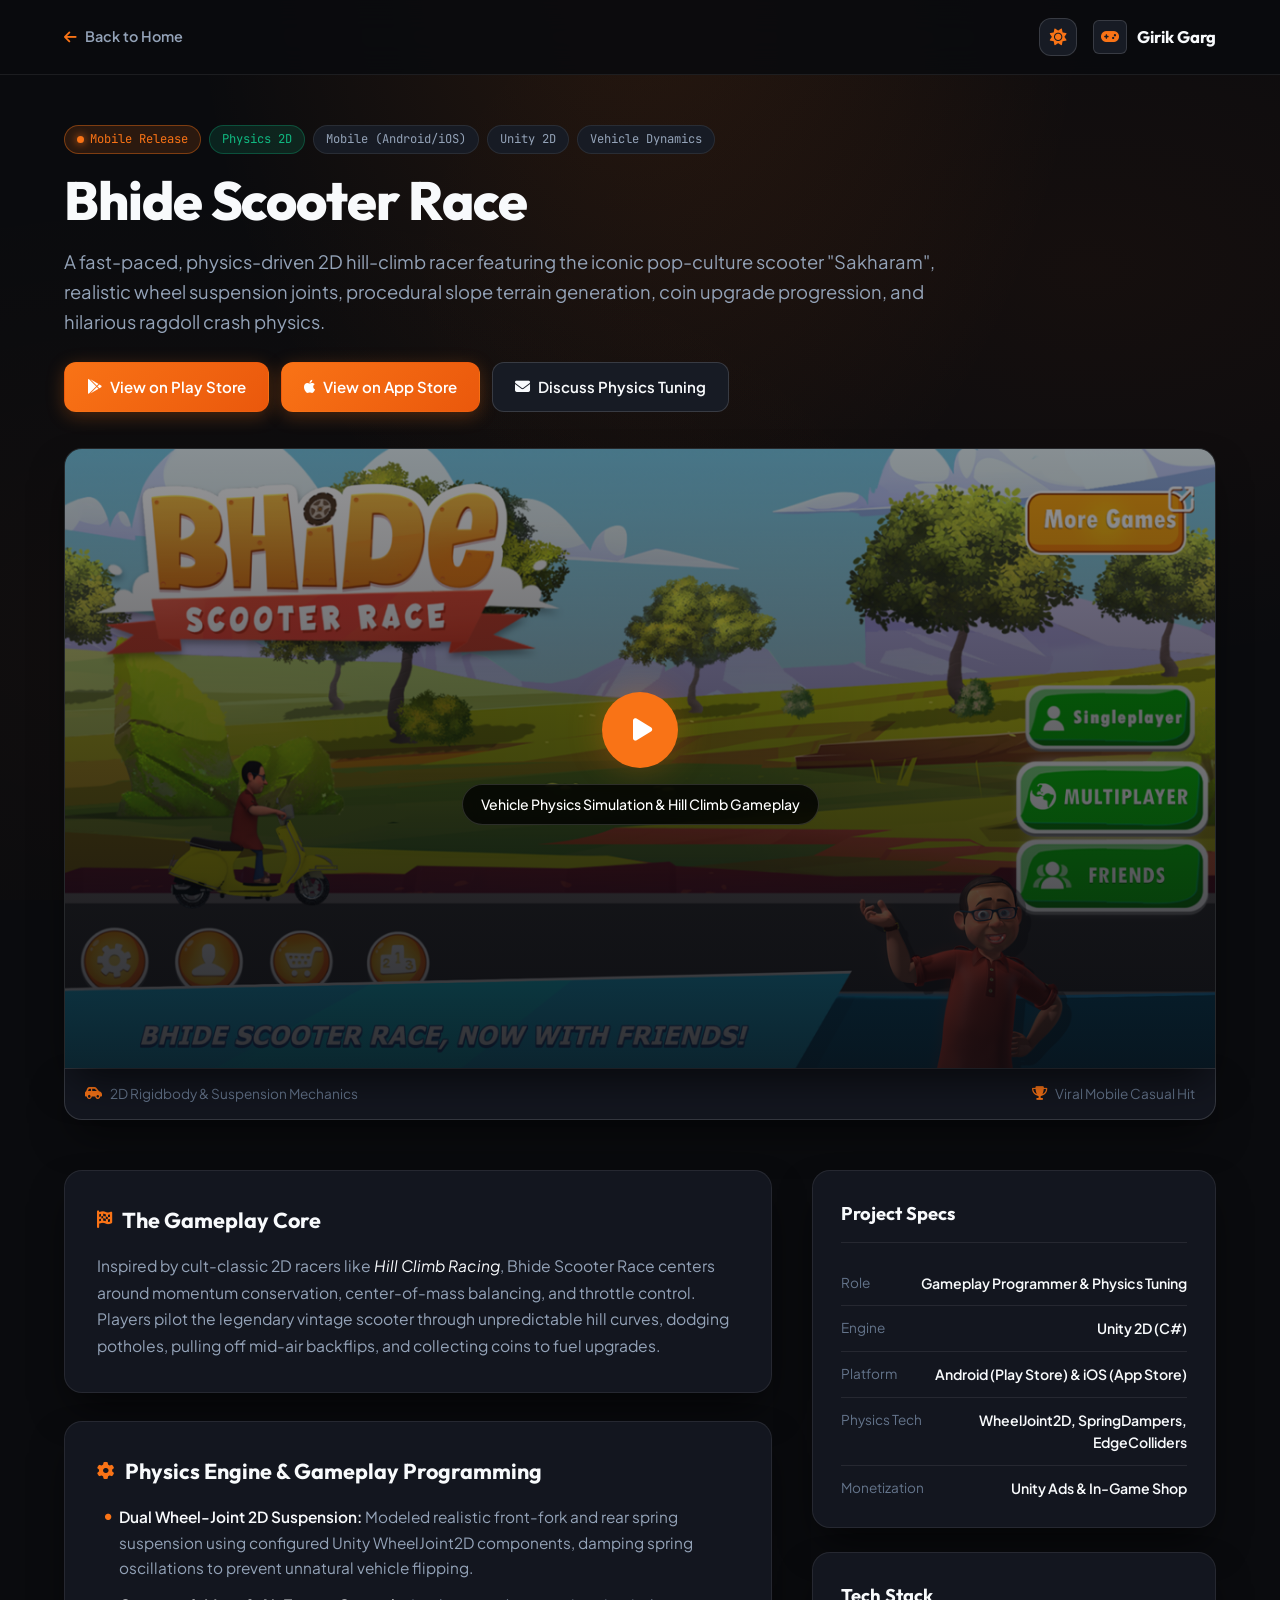
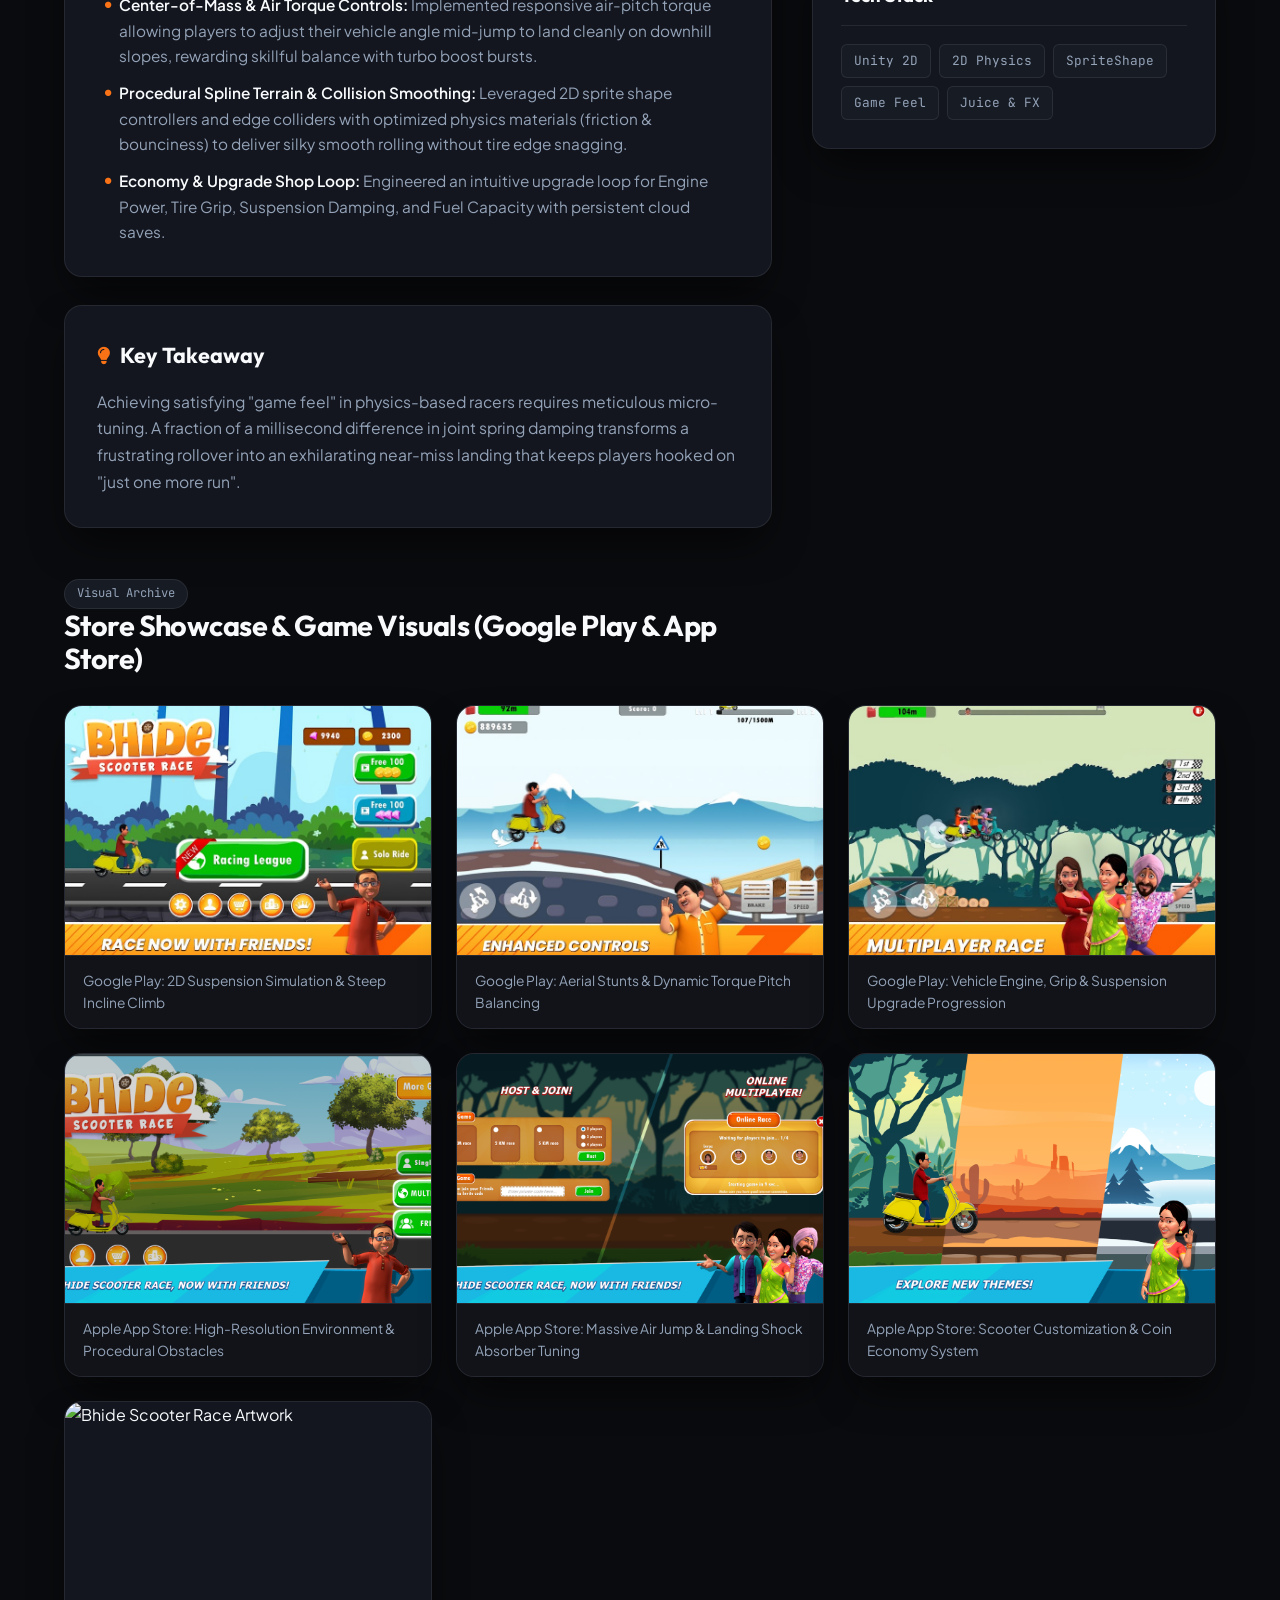
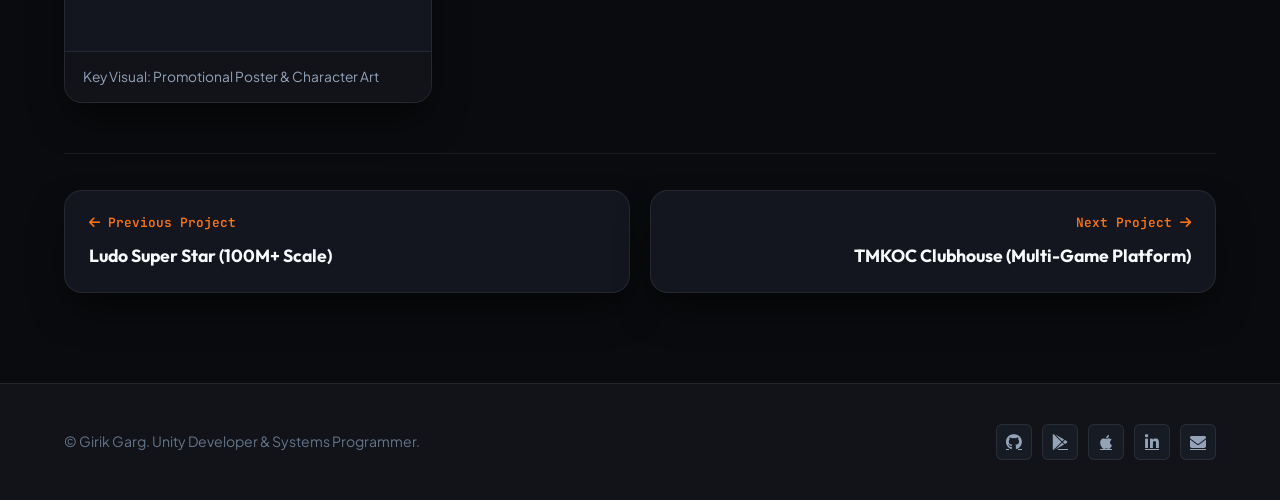
==== commit f9c07f8c: "Update" ====
--- a/projects/bhide-scooter-race.html
+++ b/projects/bhide-scooter-race.html
@@ -29,8 +29,8 @@
   <div class="site-wrapper">
     <header class="project-top-bar">
       <div class="container top-bar-content">
-        <a href="../index.html#projects" class="back-link">
-          <i class="fa-solid fa-arrow-left"></i> <span>Back to All Projects</span>
+        <a href="../index.html" class="back-link">
+          <i class="fa-solid fa-arrow-left"></i> <span>Back to Home</span>
         </a>
         <div class="top-bar-right">
           <button id="theme-toggle-btn" class="theme-toggle-btn" aria-label="Toggle Day / Night Mode" title="Toggle Day / Night Mode">
@@ -227,7 +227,6 @@
           <a href="https://play.google.com/store/apps/details?id=com.neelamediatech.bhidescooterrace" target="_blank" class="social-icon-btn" title="Google Play Store"><i class="fa-brands fa-google-play"></i></a>
           <a href="https://apps.apple.com/app/bhide-scooter-race/id6446998597" target="_blank" class="social-icon-btn" title="Apple App Store"><i class="fa-brands fa-apple"></i></a>
           <a href="https://www.linkedin.com/in/girik-garg132/" target="_blank" class="social-icon-btn" title="LinkedIn"><i class="fa-brands fa-linkedin-in"></i></a>
-          <a href="tel:+918445831464" class="social-icon-btn" title="Phone"><i class="fa-solid fa-phone"></i></a>
           <a href="mailto:girikgarg1@gmail.com" class="social-icon-btn" title="Email"><i class="fa-solid fa-envelope"></i></a>
         </div>
       </div>
--- a/assets/css/portfolio.css
+++ b/assets/css/portfolio.css
@@ -444,12 +444,23 @@
   gap: 8px;
   background: var(--bg-surface-elevated);
   border: 1px solid var(--border-medium);
-  padding: 6px 14px;
+  padding: 6px 16px;
   border-radius: var(--radius-full);
   font-size: 0.82rem;
   font-weight: 500;
   color: var(--text-secondary);
   margin-bottom: 24px;
+  text-decoration: none;
+  cursor: pointer;
+  transition: all var(--transition-fast);
+}
+
+.hero-status-pill:hover {
+  border-color: var(--accent-emerald);
+  color: var(--text-primary);
+  background: var(--bg-surface-hover);
+  transform: translateY(-2px);
+  box-shadow: 0 4px 14px rgba(16, 185, 129, 0.16);
 }
 
 .status-dot-pulse {
@@ -1031,14 +1042,21 @@
 }
 
 /* --------------------------------------------------------------------------
-   CONTACT SECTION
+   CONTACT SECTION & FORM
    -------------------------------------------------------------------------- */
 .contact-card-banner {
   background: var(--bg-surface-card);
   border: 1px solid var(--border-medium);
   border-radius: var(--radius-xl);
-  padding: 48px;
+  padding: 44px;
   box-shadow: var(--card-shadow);
+}
+
+.contact-grid-layout {
+  display: grid;
+  grid-template-columns: 1.15fr 0.85fr;
+  gap: 48px;
+  align-items: start;
 }
 
 .contact-headline {
@@ -1050,33 +1068,32 @@
 }
 
 .contact-subtext {
-  font-size: 1.1rem;
+  font-size: 1.05rem;
   color: var(--text-secondary);
   line-height: 1.6;
-  max-width: 650px;
+  margin-bottom: 28px;
+}
+
+.contact-quick-buttons {
+  display: flex;
+  flex-wrap: wrap;
+  gap: 12px;
   margin-bottom: 32px;
-}
-
-.contact-quick-buttons {
-  display: flex;
-  flex-wrap: wrap;
-  gap: 14px;
-  margin-bottom: 40px;
 }
 
 .contact-channels-grid {
   display: grid;
-  grid-template-columns: repeat(auto-fit, minmax(230px, 1fr));
-  gap: 18px;
-  padding-top: 32px;
+  grid-template-columns: repeat(auto-fit, minmax(200px, 1fr));
+  gap: 14px;
+  padding-top: 24px;
   border-top: 1px solid var(--border-subtle);
 }
 
 .contact-channel-item {
   display: flex;
   align-items: center;
-  gap: 16px;
-  padding: 16px 20px;
+  gap: 14px;
+  padding: 14px 18px;
   background: var(--bg-surface-elevated);
   border: 1px solid var(--border-subtle);
   border-radius: var(--radius-md);
@@ -1116,6 +1133,135 @@
 .channel-info p {
   font-size: 0.8rem;
   color: var(--text-muted);
+}
+
+/* Contact Form Card */
+.contact-form-card {
+  background: var(--bg-surface-elevated);
+  border: 1px solid var(--border-medium);
+  border-radius: var(--radius-lg);
+  padding: 30px 24px;
+  box-shadow: var(--card-shadow);
+}
+
+.contact-form-title {
+  font-family: var(--font-heading);
+  font-size: 1.25rem;
+  font-weight: 700;
+  color: var(--text-primary);
+  display: flex;
+  align-items: center;
+  gap: 10px;
+  margin-bottom: 8px;
+}
+
+.contact-form-title i {
+  color: var(--accent-primary);
+}
+
+.contact-form-desc {
+  font-size: 0.88rem;
+  color: var(--text-muted);
+  margin-bottom: 20px;
+  line-height: 1.5;
+}
+
+.contact-form-card .form-group {
+  margin-bottom: 16px;
+  display: flex;
+  flex-direction: column;
+  gap: 6px;
+}
+
+.contact-form-card label {
+  font-size: 0.84rem;
+  font-weight: 600;
+  color: var(--text-secondary);
+}
+
+.contact-form-card .form-input,
+.contact-form-card .form-textarea {
+  width: 100%;
+  background: var(--bg-surface);
+  border: 1px solid var(--border-medium);
+  border-radius: var(--radius-md);
+  padding: 11px 14px;
+  color: var(--text-primary);
+  font-family: var(--font-body);
+  font-size: 0.92rem;
+  transition: border-color var(--transition-fast), box-shadow var(--transition-fast);
+  box-sizing: border-box;
+}
+
+.contact-form-card .form-textarea {
+  resize: vertical;
+  min-height: 100px;
+}
+
+.contact-form-card .form-input:focus,
+.contact-form-card .form-textarea:focus {
+  outline: none;
+  border-color: var(--accent-primary);
+  box-shadow: 0 0 0 3px var(--accent-primary-dim);
+}
+
+.h-captcha-wrapper {
+  margin: 14px 0 16px 0;
+  display: flex;
+  justify-content: center;
+  align-items: center;
+  min-height: 78px;
+  overflow-x: auto;
+}
+
+.contact-form-card .btn-submit-message {
+  width: 100%;
+  justify-content: center;
+  padding: 12px 20px;
+  margin-top: 6px;
+  font-size: 0.95rem;
+  font-weight: 600;
+  cursor: pointer;
+}
+
+.form-status {
+  margin-top: 14px;
+  padding: 10px 14px;
+  border-radius: var(--radius-sm);
+  font-size: 0.86rem;
+  font-weight: 500;
+  line-height: 1.4;
+  text-align: center;
+}
+
+.form-status.success {
+  display: block !important;
+  background: var(--accent-emerald-dim);
+  border: 1px solid var(--accent-emerald);
+  color: var(--accent-emerald);
+}
+
+.form-status.error {
+  display: block !important;
+  background: rgba(239, 68, 68, 0.12);
+  border: 1px solid #ef4444;
+  color: #ef4444;
+}
+
+@media (max-width: 992px) {
+  .contact-grid-layout {
+    grid-template-columns: 1fr;
+    gap: 36px;
+  }
+}
+
+@media (max-width: 600px) {
+  .contact-card-banner {
+    padding: 24px 18px;
+  }
+  .contact-form-card {
+    padding: 22px 16px;
+  }
 }
 
 /* --------------------------------------------------------------------------
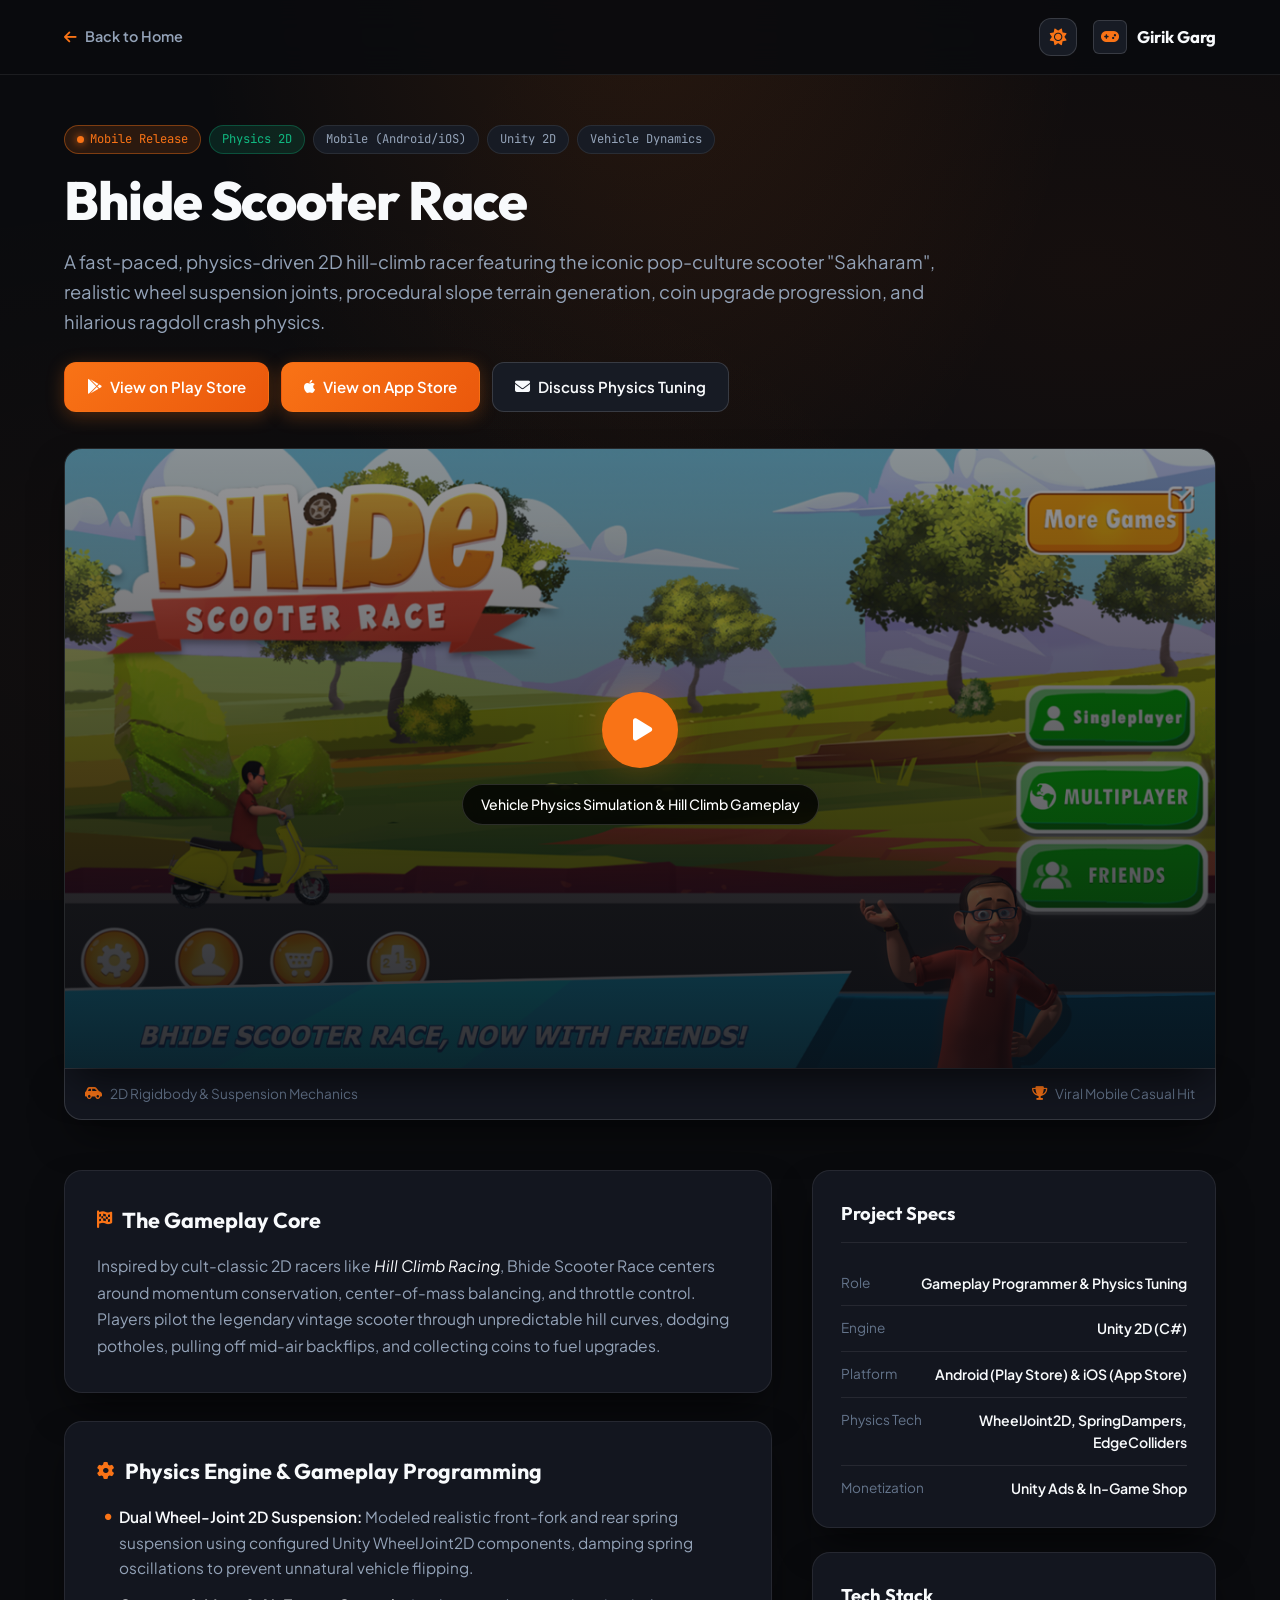
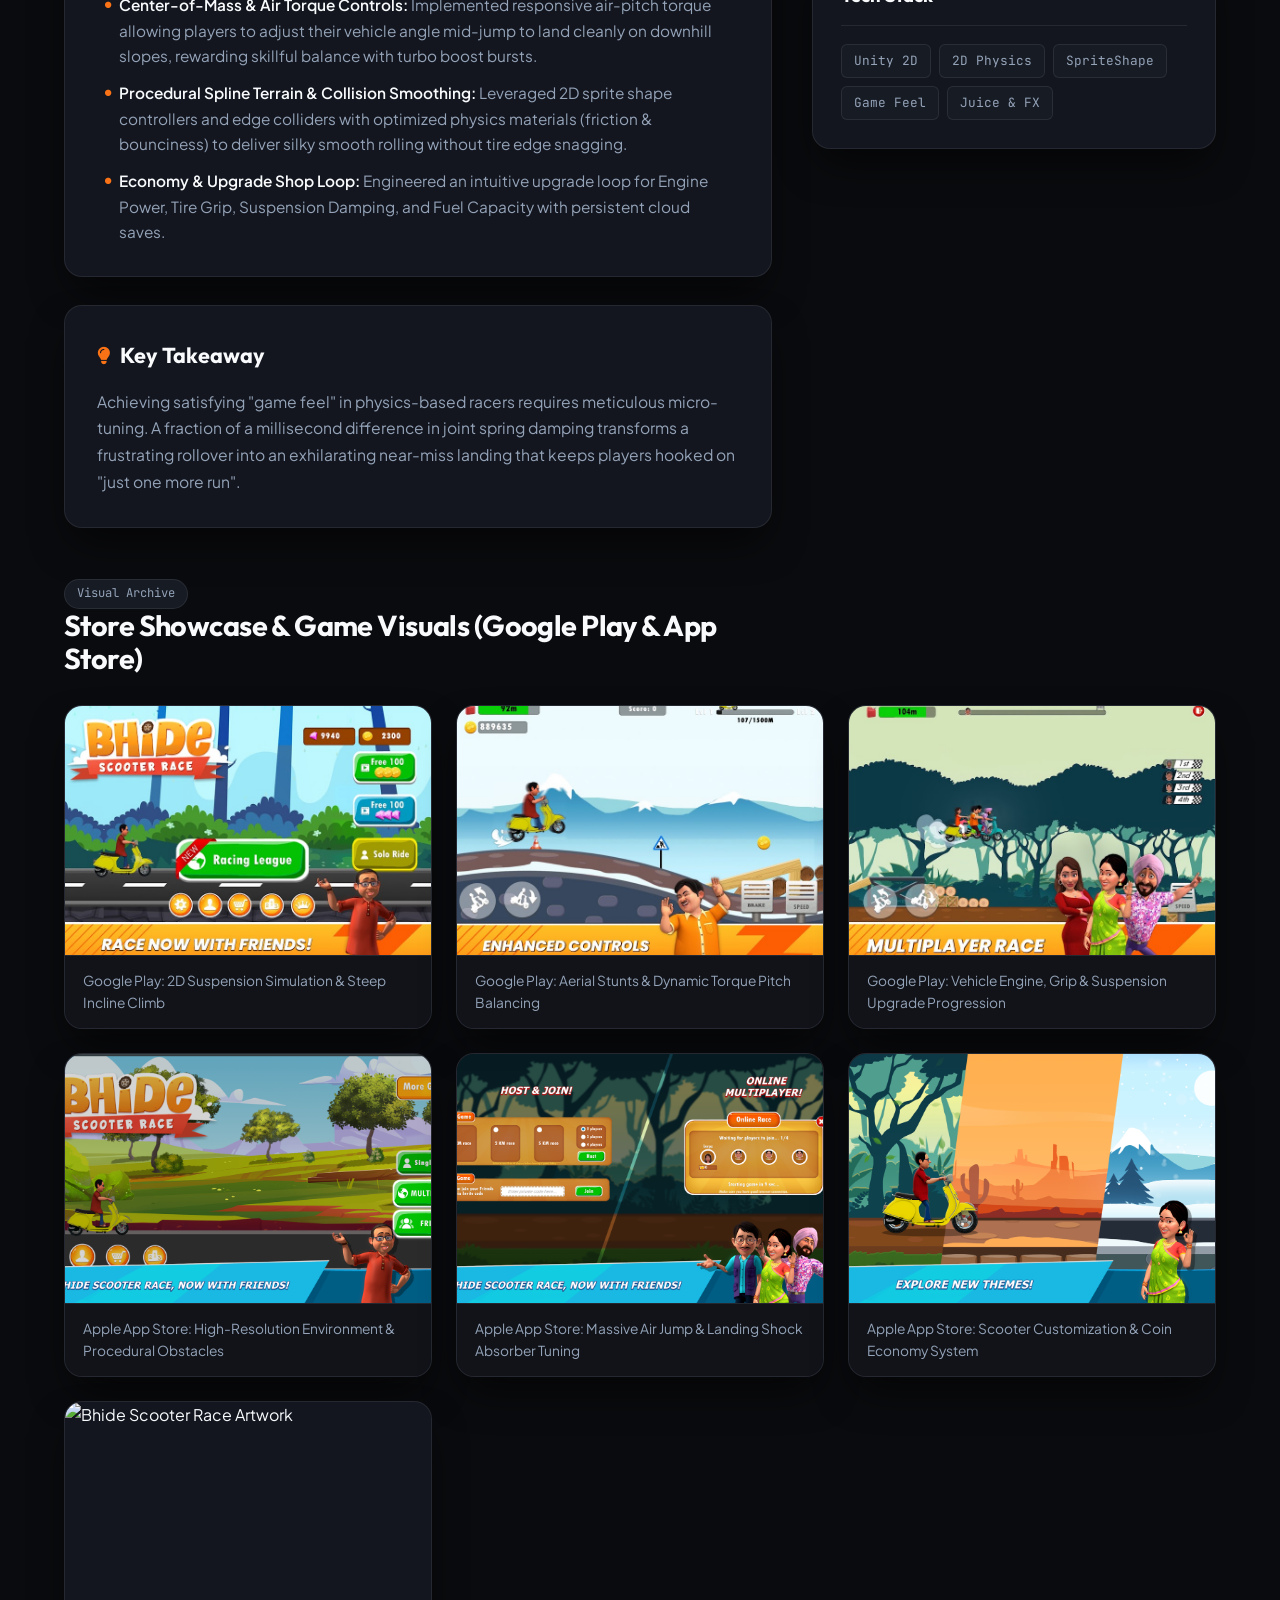
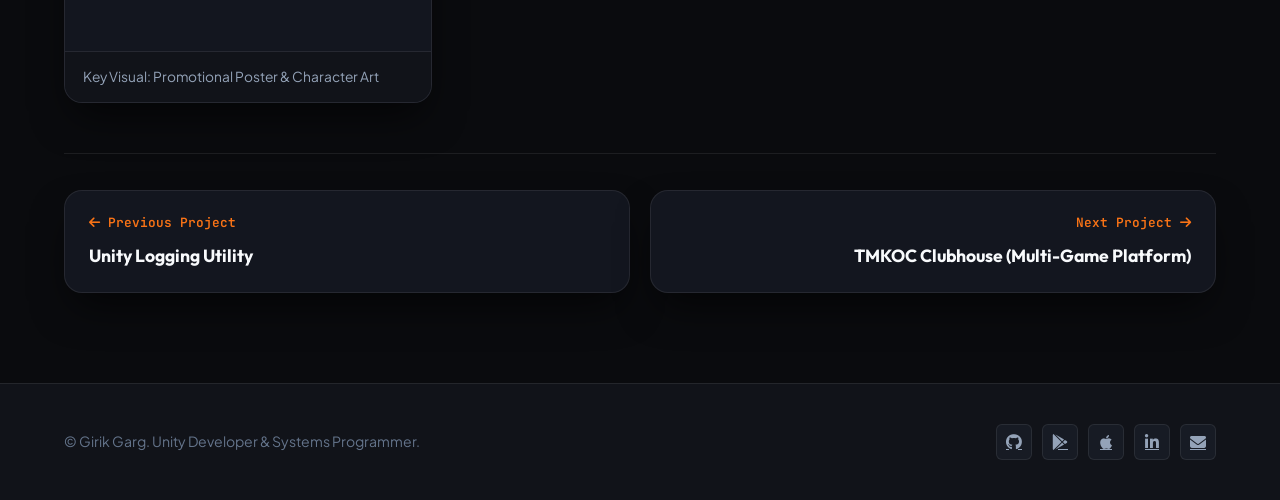
==== commit 469caaf6: "Added editor tools" ====
--- a/projects/bhide-scooter-race.html
+++ b/projects/bhide-scooter-race.html
@@ -204,9 +204,9 @@
 
         <div class="project-pagination">
           <div class="pagination-grid">
-            <a href="ludo-superstar.html" class="pagination-card">
+            <a href="unity-logging-utility.html" class="pagination-card">
               <span class="pagination-dir"><i class="fa-solid fa-arrow-left"></i> Previous Project</span>
-              <span class="pagination-title">Ludo Super Star (100M+ Scale)</span>
+              <span class="pagination-title">Unity Logging Utility</span>
             </a>
             <a href="tmkoc-clubhouse.html" class="pagination-card next">
               <span class="pagination-dir">Next Project <i class="fa-solid fa-arrow-right"></i></span>
--- a/assets/css/portfolio.css
+++ b/assets/css/portfolio.css
@@ -134,6 +134,8 @@
   line-height: 1.6;
   -webkit-font-smoothing: antialiased;
   -moz-osx-font-smoothing: grayscale;
+  overflow-x: hidden;
+  max-width: 100%;
 }
 
 body {
@@ -146,7 +148,13 @@
   color: var(--text-primary);
   min-height: 100vh;
   overflow-x: hidden;
+  max-width: 100%;
+  width: 100%;
   transition: background-color var(--transition-smooth), color var(--transition-smooth);
+}
+
+img, video, iframe {
+  max-width: 100%;
 }
 
 ::selection {
@@ -199,6 +207,8 @@
   color: var(--text-primary);
   letter-spacing: -0.02em;
   margin-bottom: 16px;
+  word-break: break-word;
+  overflow-wrap: break-word;
 }
 
 .section-subtitle {
@@ -228,6 +238,8 @@
   display: flex;
   align-items: center;
   justify-content: space-between;
+  position: relative;
+  width: 100%;
 }
 
 .nav-brand {
@@ -235,6 +247,8 @@
   align-items: center;
   gap: 12px;
   text-decoration: none;
+  min-width: 0;
+  flex-shrink: 1;
 }
 
 .brand-symbol {
@@ -308,6 +322,7 @@
   display: flex;
   align-items: center;
   gap: 12px;
+  flex-shrink: 0;
 }
 
 /* Day / Night Theme Toggle Button */
@@ -452,6 +467,7 @@
   margin-bottom: 24px;
   text-decoration: none;
   cursor: pointer;
+  max-width: 100%;
   transition: all var(--transition-fast);
 }
 
@@ -473,12 +489,14 @@
 
 .hero-headline {
   font-family: var(--font-heading);
-  font-size: clamp(2.6rem, 4.8vw, 4.2rem);
+  font-size: clamp(2.4rem, 4.8vw, 4.2rem);
   font-weight: 800;
-  line-height: 1.1;
+  line-height: 1.12;
   letter-spacing: -0.03em;
   color: var(--text-primary);
   margin-bottom: 24px;
+  overflow-wrap: break-word;
+  word-break: break-word;
 }
 
 .hero-headline .text-gradient {
@@ -692,6 +710,7 @@
   box-shadow: var(--card-shadow);
   transition: transform var(--transition-base), border-color var(--transition-base), box-shadow var(--transition-base);
   position: relative;
+  min-width: 0;
 }
 
 .project-card:hover {
@@ -1248,22 +1267,6 @@
   color: #ef4444;
 }
 
-@media (max-width: 992px) {
-  .contact-grid-layout {
-    grid-template-columns: 1fr;
-    gap: 36px;
-  }
-}
-
-@media (max-width: 600px) {
-  .contact-card-banner {
-    padding: 24px 18px;
-  }
-  .contact-form-card {
-    padding: 22px 16px;
-  }
-}
-
 /* --------------------------------------------------------------------------
    FOOTER
    -------------------------------------------------------------------------- */
@@ -1438,6 +1441,8 @@
 /* --------------------------------------------------------------------------
    RESPONSIVE BREAKPOINTS
    -------------------------------------------------------------------------- */
+
+/* TABLET & SMALL LAPTOPS (<= 992px) */
 @media (max-width: 992px) {
   .hero-grid {
     grid-template-columns: 1fr;
@@ -1451,9 +1456,48 @@
   .arch-grid {
     grid-template-columns: 1fr;
   }
-}
-
+
+  .contact-grid-layout {
+    grid-template-columns: 1fr;
+    gap: 36px;
+  }
+}
+
+/* MOBILE DEVICES & TABLET PORTRAIT (<= 768px) */
 @media (max-width: 768px) {
+  .section {
+    padding: 60px 0;
+  }
+
+  .section-header {
+    margin-bottom: 32px;
+  }
+
+  .section-title {
+    font-size: clamp(1.75rem, 6vw, 2.3rem);
+    line-height: 1.2;
+    margin-bottom: 12px;
+  }
+
+  .section-subtitle {
+    font-size: 0.98rem;
+    line-height: 1.6;
+  }
+
+  /* Navigation Bar - Clean, uncrowded header on mobile */
+  .site-nav {
+    height: 68px;
+  }
+
+  .nav-inner {
+    position: relative;
+  }
+
+  /* Hide header CTA on mobile to prevent navbar crowding */
+  .nav-cta-group .btn {
+    display: none;
+  }
+
   .nav-links {
     display: none;
   }
@@ -1462,43 +1506,388 @@
     display: flex;
     flex-direction: column;
     position: absolute;
-    top: var(--header-height);
+    top: 100%;
     left: 0;
     right: 0;
     background: var(--bg-surface);
     border-bottom: 1px solid var(--border-medium);
-    padding: 20px;
-    gap: 8px;
-    box-shadow: 0 20px 40px rgba(0, 0, 0, 0.4);
+    padding: 16px 20px 24px 20px;
+    gap: 6px;
+    box-shadow: 0 20px 40px rgba(0, 0, 0, 0.45);
+    z-index: 1000;
+    max-height: calc(100vh - 68px);
+    overflow-y: auto;
   }
 
   .nav-link {
     width: 100%;
     text-align: center;
+    padding: 12px 16px;
+    font-size: 1rem;
   }
 
   .mobile-toggle {
     display: block;
   }
 
+  /* Hero Section */
+  .hero {
+    padding: 36px 0 30px 0;
+  }
+
+  .hero-grid {
+    gap: 32px;
+  }
+
+  .hero-headline {
+    font-size: clamp(1.85rem, 6.8vw, 2.5rem);
+    line-height: 1.18;
+    margin-bottom: 18px;
+    word-break: break-word;
+    overflow-wrap: break-word;
+  }
+
+  .hero-lead {
+    font-size: 1.05rem;
+    line-height: 1.6;
+    margin-bottom: 14px;
+  }
+
+  .hero-bio {
+    font-size: 0.94rem;
+    line-height: 1.65;
+    margin-bottom: 24px;
+  }
+
+  .hero-status-pill {
+    max-width: 100%;
+    white-space: normal;
+    text-align: left;
+    font-size: 0.8rem;
+    line-height: 1.35;
+    padding: 6px 14px;
+    margin-bottom: 20px;
+  }
+
+  .hero-actions {
+    flex-direction: column;
+    width: 100%;
+    gap: 12px;
+    margin-bottom: 32px;
+  }
+
+  .hero-actions .btn {
+    width: 100%;
+    justify-content: center;
+    white-space: normal;
+    text-align: center;
+  }
+
+  .hero-portrait-card {
+    max-width: 320px;
+    margin: 0 auto;
+    width: 100%;
+    padding: 20px;
+  }
+
+  .portrait-photo-box {
+    max-width: 220px;
+    margin-bottom: 16px;
+  }
+
+  /* Metrics Banner */
+  .metrics-grid {
+    grid-template-columns: repeat(2, 1fr);
+    padding: 20px 16px;
+    gap: 16px;
+    margin-top: 36px;
+  }
+
+  .metric-value {
+    font-size: clamp(1.6rem, 5.2vw, 2rem);
+    margin-bottom: 4px;
+  }
+
+  .metric-label {
+    font-size: 0.8rem;
+    line-height: 1.35;
+  }
+
+  /* Projects Showcase */
+  .projects-filter-bar {
+    margin-bottom: 24px;
+    padding-bottom: 14px;
+  }
+
+  .filter-group {
+    width: 100%;
+    gap: 8px;
+  }
+
+  .filter-btn {
+    padding: 8px 14px;
+    font-size: 0.84rem;
+    flex: 1 1 auto;
+    text-align: center;
+  }
+
   .projects-grid {
     grid-template-columns: 1fr;
+    gap: 24px;
+  }
+
+  .project-card {
+    min-width: 0;
+  }
+
+  .project-card-body {
+    padding: 20px 18px;
+  }
+
+  .project-title {
+    font-size: 1.2rem;
+  }
+
+  .project-card-desc {
+    font-size: 0.92rem;
+    margin-bottom: 16px;
+  }
+
+  .project-tags-strip {
+    margin-bottom: 18px;
+  }
+
+  .project-card-footer {
+    flex-wrap: wrap;
+    gap: 12px;
+    padding-top: 14px;
+  }
+
+  /* Architecture & Experience */
+  .arch-card {
+    padding: 24px 20px;
+  }
+
+  .arch-title {
+    font-size: 1.2rem;
+  }
+
+  .arch-desc {
+    font-size: 0.92rem;
+    line-height: 1.6;
+    margin-bottom: 16px;
+  }
+
+  .experience-card {
+    padding: 24px 18px;
+  }
+
+  .exp-head {
+    flex-direction: column;
+    align-items: flex-start;
+    gap: 8px;
+    margin-bottom: 14px;
+  }
+
+  .exp-role {
+    font-size: 1.2rem;
+  }
+
+  .exp-time-badge {
+    font-size: 0.76rem;
+    padding: 4px 10px;
+  }
+
+  .exp-bullets {
+    gap: 10px;
+    margin-bottom: 18px;
+  }
+
+  .exp-bullets li {
+    font-size: 0.92rem;
+    line-height: 1.6;
+    padding-left: 18px;
+  }
+
+  .exp-bullets li::before {
+    left: 4px;
+  }
+
+  /* Skills Grid */
+  .skills-grid {
+    grid-template-columns: 1fr;
+    gap: 16px;
+  }
+
+  .skill-category-card {
+    padding: 20px 18px;
+  }
+
+  /* Contact Section */
+  .contact-card-banner {
+    padding: 28px 20px;
+  }
+
+  .contact-headline {
+    font-size: clamp(1.65rem, 5.5vw, 2.2rem);
+  }
+
+  .contact-subtext {
+    font-size: 0.96rem;
+    margin-bottom: 22px;
+  }
+
+  .contact-quick-buttons {
+    flex-direction: column;
+    width: 100%;
+    gap: 10px;
+  }
+
+  .contact-quick-buttons .btn {
+    width: 100%;
+    justify-content: center;
+    white-space: normal;
+    text-align: center;
+  }
+
+  .contact-channels-grid {
+    grid-template-columns: 1fr;
+    gap: 10px;
+    padding-top: 20px;
+  }
+
+  .contact-channel-item {
+    padding: 12px 14px;
+    min-width: 0;
+  }
+
+  .channel-info h4 {
+    font-size: 0.92rem;
+  }
+
+  .channel-info p {
+    font-size: 0.8rem;
+    word-break: break-all;
+  }
+
+  .contact-form-card {
+    padding: 24px 18px;
+  }
+
+  .contact-form-title {
+    font-size: 1.15rem;
+  }
+
+  /* Footer */
+  .site-footer {
+    padding: 32px 0;
+  }
+
+  .footer-inner {
+    flex-direction: column;
+    text-align: center;
+    gap: 16px;
+    justify-content: center;
+  }
+
+  .footer-text {
+    font-size: 0.82rem;
+    line-height: 1.5;
+  }
+
+  .footer-links {
+    justify-content: center;
+  }
+
+  /* Toast Notification */
+  .toast-notice {
+    bottom: 20px;
+    left: 16px;
+    right: 16px;
+    justify-content: center;
+    text-align: center;
+    font-size: 0.82rem;
+  }
+}
+
+/* SMARTPHONES & SMALL SCREENS (<= 480px) */
+@media (max-width: 480px) {
+  .container {
+    padding: 0 16px;
+  }
+
+  .brand-role {
+    display: none;
+  }
+
+  .brand-name {
+    font-size: 1.02rem;
+  }
+
+  .brand-symbol {
+    width: 36px;
+    height: 36px;
+    font-size: 0.95rem;
+  }
+
+  .theme-toggle-btn {
+    width: 36px;
+    height: 36px;
+  }
+
+  .mobile-toggle {
+    padding: 6px 10px;
+  }
+
+  .hero-headline {
+    font-size: clamp(1.75rem, 7vw, 2.15rem);
+  }
+
+  .metrics-grid {
+    gap: 10px;
+    padding: 16px 12px;
+  }
+
+  .metric-value {
+    font-size: 1.45rem;
+  }
+
+  .metric-label {
+    font-size: 0.74rem;
+  }
+
+  .project-card-body {
+    padding: 18px 14px;
+  }
+
+  .arch-card,
+  .experience-card,
+  .skill-category-card,
+  .contact-card-banner,
+  .contact-form-card {
+    padding: 18px 14px;
+  }
+
+  .contact-headline {
+    font-size: 1.6rem;
+  }
+}
+
+/* NARROW PHONES (<= 380px) */
+@media (max-width: 380px) {
+  .h-captcha-wrapper {
+    transform: scale(0.85);
+    transform-origin: center center;
+    margin: 6px -15px 8px -15px;
   }
 
   .metrics-grid {
     grid-template-columns: 1fr 1fr;
-    padding: 20px;
-  }
-
-  .contact-card-banner {
-    padding: 28px;
-  }
-
-  .hero-actions {
-    flex-direction: column;
-  }
-
-  .btn {
-    width: 100%;
-  }
-}
+    gap: 8px;
+    padding: 14px 10px;
+  }
+
+  .metric-value {
+    font-size: 1.35rem;
+  }
+}
--- a/assets/css/project-detail.css
+++ b/assets/css/project-detail.css
@@ -432,6 +432,18 @@
   padding: 11px 0;
   border-bottom: 1px solid var(--border-subtle);
   font-size: 0.88rem;
+  min-width: 0;
+}
+
+.spec-item.spec-item-stacked {
+  flex-direction: column;
+  align-items: flex-start;
+  gap: 6px;
+}
+
+.spec-item.spec-item-stacked .spec-value {
+  text-align: left;
+  width: 100%;
 }
 
 .spec-item:last-child,
@@ -453,6 +465,23 @@
   font-weight: 600;
   text-align: right;
   font-family: var(--font-body);
+  min-width: 0;
+  word-break: break-word;
+  overflow-wrap: anywhere;
+}
+
+.spec-value-code {
+  font-family: var(--font-mono) !important;
+  font-size: 0.8rem;
+  background: var(--bg-surface-elevated);
+  padding: 5px 10px;
+  border-radius: var(--radius-sm);
+  border: 1px solid var(--border-subtle);
+  word-break: break-all;
+  overflow-wrap: anywhere;
+  color: var(--accent-primary);
+  letter-spacing: -0.2px;
+  box-sizing: border-box;
 }
 
 .skill-tags {
@@ -602,40 +631,376 @@
 }
 
 /* --------------------------------------------------------------------------
+   Code Snippets & Terminal / Installation Blocks
+   -------------------------------------------------------------------------- */
+.code-window {
+  margin: 20px 0;
+  background: var(--bg-surface-elevated);
+  border: 1px solid var(--border-medium);
+  border-radius: var(--radius-md);
+  overflow: hidden;
+  box-shadow: 0 8px 24px rgba(0, 0, 0, 0.25);
+}
+
+.code-window-header {
+  display: flex;
+  align-items: center;
+  justify-content: space-between;
+  padding: 10px 16px;
+  background: var(--bg-surface);
+  border-bottom: 1px solid var(--border-subtle);
+  font-family: var(--font-mono);
+  font-size: 0.8rem;
+  color: var(--text-muted);
+}
+
+.code-window-header .window-dots {
+  display: flex;
+  align-items: center;
+  gap: 6px;
+}
+
+.code-window-header .window-dot {
+  width: 10px;
+  height: 10px;
+  border-radius: 50%;
+  display: inline-block;
+}
+.code-window-header .dot-red { background: #ef4444; }
+.code-window-header .dot-yellow { background: #f59e0b; }
+.code-window-header .dot-green { background: #10b981; }
+
+.code-window-title {
+  color: var(--text-secondary);
+  font-weight: 500;
+}
+
+.code-window pre {
+  margin: 0;
+  padding: 18px 20px;
+  overflow-x: auto;
+  font-family: var(--font-mono);
+  font-size: 0.88rem;
+  line-height: 1.6;
+  color: var(--text-primary);
+  background: transparent;
+}
+
+.code-window code {
+  font-family: var(--font-mono);
+  font-size: inherit;
+}
+
+.install-cmd-box {
+  display: flex;
+  align-items: center;
+  justify-content: space-between;
+  gap: 12px;
+  padding: 14px 18px;
+  background: var(--bg-surface-elevated);
+  border: 1px solid var(--border-subtle);
+  border-left: 3px solid var(--accent-primary);
+  border-radius: var(--radius-md);
+  margin: 16px 0;
+}
+
+.install-cmd-text {
+  font-family: var(--font-mono);
+  font-size: 0.88rem;
+  color: var(--text-primary);
+  word-break: break-all;
+  user-select: all;
+}
+
+.feature-cards-grid {
+  display: grid;
+  grid-template-columns: repeat(auto-fit, minmax(240px, 1fr));
+  gap: 16px;
+  margin: 20px 0;
+}
+
+.feature-mini-card {
+  padding: 20px;
+  background: var(--bg-surface-elevated);
+  border: 1px solid var(--border-subtle);
+  border-radius: var(--radius-md);
+  transition: all var(--transition-fast);
+}
+
+.feature-mini-card:hover {
+  border-color: var(--border-highlight);
+  transform: translateY(-2px);
+}
+
+.feature-mini-icon {
+  width: 36px;
+  height: 36px;
+  border-radius: var(--radius-sm);
+  background: var(--accent-primary-dim);
+  color: var(--accent-primary);
+  display: flex;
+  align-items: center;
+  justify-content: center;
+  font-size: 1rem;
+  margin-bottom: 12px;
+}
+
+.feature-mini-card h4 {
+  font-family: var(--font-heading);
+  font-size: 1.05rem;
+  font-weight: 700;
+  color: var(--text-primary);
+  margin-bottom: 6px;
+}
+
+.feature-mini-card p {
+  font-size: 0.88rem;
+  color: var(--text-secondary);
+  line-height: 1.5;
+  margin: 0;
+}
+
+/* --------------------------------------------------------------------------
    Responsive Breakpoints
    -------------------------------------------------------------------------- */
+
+/* TABLET & SMALL LAPTOPS (<= 992px) */
 @media (max-width: 992px) {
   .project-content-grid {
     grid-template-columns: 1fr;
-    gap: 30px;
-  }
-}
-
+    gap: 32px;
+    margin-bottom: 40px;
+  }
+}
+
+/* MOBILE DEVICES & TABLET PORTRAIT (<= 768px) */
 @media (max-width: 768px) {
+  .project-top-bar {
+    padding: 12px 0;
+  }
+
+  .top-bar-content {
+    gap: 12px;
+  }
+
+  .back-link {
+    font-size: 0.85rem;
+  }
+
+  .brand-logo .brand-icon {
+    width: 30px;
+    height: 30px;
+    font-size: 0.8rem;
+  }
+
+  .brand-logo span {
+    display: none;
+  }
+
   .project-hero {
-    padding: 36px 0 20px 0;
-  }
-  
+    padding: 24px 0 16px 0;
+  }
+
+  .project-hero-header {
+    gap: 12px;
+    margin-bottom: 24px;
+  }
+
+  .project-meta-pills {
+    gap: 6px;
+  }
+
   .project-hero-title {
-    font-size: 2.2rem;
+    font-size: clamp(1.8rem, 6.5vw, 2.5rem);
+    line-height: 1.18;
+    word-break: break-word;
+    overflow-wrap: break-word;
+  }
+
+  .project-hero-tagline {
+    font-size: 0.96rem;
+    line-height: 1.6;
+  }
+
+  .project-actions-bar {
+    flex-direction: column;
+    width: 100%;
+    gap: 10px;
+  }
+
+  .project-actions-bar .btn {
+    width: 100%;
+    justify-content: center;
+    white-space: normal;
+    text-align: center;
+  }
+
+  .video-showcase-section {
+    margin: 20px 0 32px 0;
+  }
+
+  .video-play-btn-circle {
+    width: 56px;
+    height: 56px;
+    font-size: 1.25rem;
+  }
+
+  .video-play-hint {
+    font-size: 0.76rem;
+    padding: 6px 14px;
+    margin-top: 10px;
+    max-width: 90%;
+    text-align: center;
+  }
+
+  .video-caption-bar {
+    flex-direction: column;
+    align-items: flex-start;
+    gap: 6px;
+    padding: 12px 16px;
+    font-size: 0.8rem;
   }
 
   .case-study-block {
-    padding: 24px;
+    padding: 22px 18px;
+  }
+
+  .case-study-block h2 {
+    font-size: 1.2rem;
+    margin-bottom: 12px;
+  }
+
+  .case-study-block p {
+    font-size: 0.92rem;
+    line-height: 1.65;
+    margin-bottom: 12px;
+  }
+
+  .case-study-block ul {
+    gap: 10px;
+    margin-top: 10px;
+  }
+
+  .case-study-block li {
+    font-size: 0.9rem;
+    line-height: 1.6;
+    padding-left: 18px;
+  }
+
+  .case-study-block li::before {
+    left: 4px;
+  }
+
+  .specs-card,
+  .sidebar-box {
+    padding: 22px 18px;
+  }
+
+  .specs-card h3,
+  .sidebar-box-title {
+    font-size: 1.1rem;
+    margin-bottom: 14px;
+    padding-bottom: 10px;
+  }
+
+  .spec-item,
+  .tech-spec-row {
+    flex-direction: column;
+    align-items: flex-start;
+    gap: 4px;
+    padding: 9px 0;
+  }
+
+  .spec-label,
+  .tech-spec-label {
+    font-size: 0.78rem;
+    text-transform: uppercase;
+    letter-spacing: 0.04em;
+    color: var(--accent-primary);
+  }
+
+  .spec-value,
+  .tech-spec-value {
+    text-align: left;
+    width: 100%;
+    font-size: 0.9rem;
+  }
+
+  .spec-value-code {
+    width: 100%;
+    display: block;
+    word-break: break-all;
+    font-size: 0.78rem;
+  }
+
+  .code-window {
+    margin: 16px 0;
+  }
+
+  .code-window-header {
+    padding: 8px 12px;
+    font-size: 0.74rem;
+  }
+
+  .code-window pre {
+    padding: 12px 14px;
+    font-size: 0.78rem;
+    line-height: 1.5;
+    -webkit-overflow-scrolling: touch;
+  }
+
+  .install-cmd-box {
+    flex-direction: column;
+    align-items: stretch;
+    gap: 10px;
+    padding: 12px 14px;
+  }
+
+  .install-cmd-text {
+    font-size: 0.8rem;
+  }
+
+  .feature-cards-grid {
+    grid-template-columns: 1fr;
+    gap: 12px;
+  }
+
+  .feature-mini-card {
+    padding: 16px;
+  }
+
+  .gallery-section {
+    margin-top: 28px;
+    margin-bottom: 32px;
   }
 
   .gallery-grid {
     grid-template-columns: 1fr;
+    gap: 16px;
   }
 
   .gallery-item img {
-    height: 220px;
-  }
-}
-
-@media (max-width: 640px) {
+    height: 200px;
+  }
+
+  .gallery-caption {
+    padding: 10px 14px;
+    font-size: 0.8rem;
+  }
+
+  .project-pagination {
+    margin-top: 36px;
+    margin-bottom: 40px;
+    padding-top: 24px;
+  }
+
   .pagination-grid {
     grid-template-columns: 1fr;
+    gap: 12px;
+  }
+
+  .pagination-card {
+    padding: 16px 18px;
   }
 
   .pagination-card.next {
@@ -643,15 +1008,21 @@
     align-items: flex-start;
   }
 
-  .top-bar-content {
-    gap: 12px;
-  }
-
-  .back-link {
-    font-size: 0.85rem;
-  }
-
-  .brand-logo span {
-    display: none;
-  }
-}
+  .pagination-title {
+    font-size: 1rem;
+  }
+}
+
+/* SMARTPHONES & SMALL SCREENS (<= 480px) */
+@media (max-width: 480px) {
+  .case-study-block,
+  .specs-card,
+  .sidebar-box {
+    padding: 18px 14px;
+  }
+
+  .project-hero-title {
+    font-size: clamp(1.7rem, 7vw, 2.1rem);
+  }
+}
+
